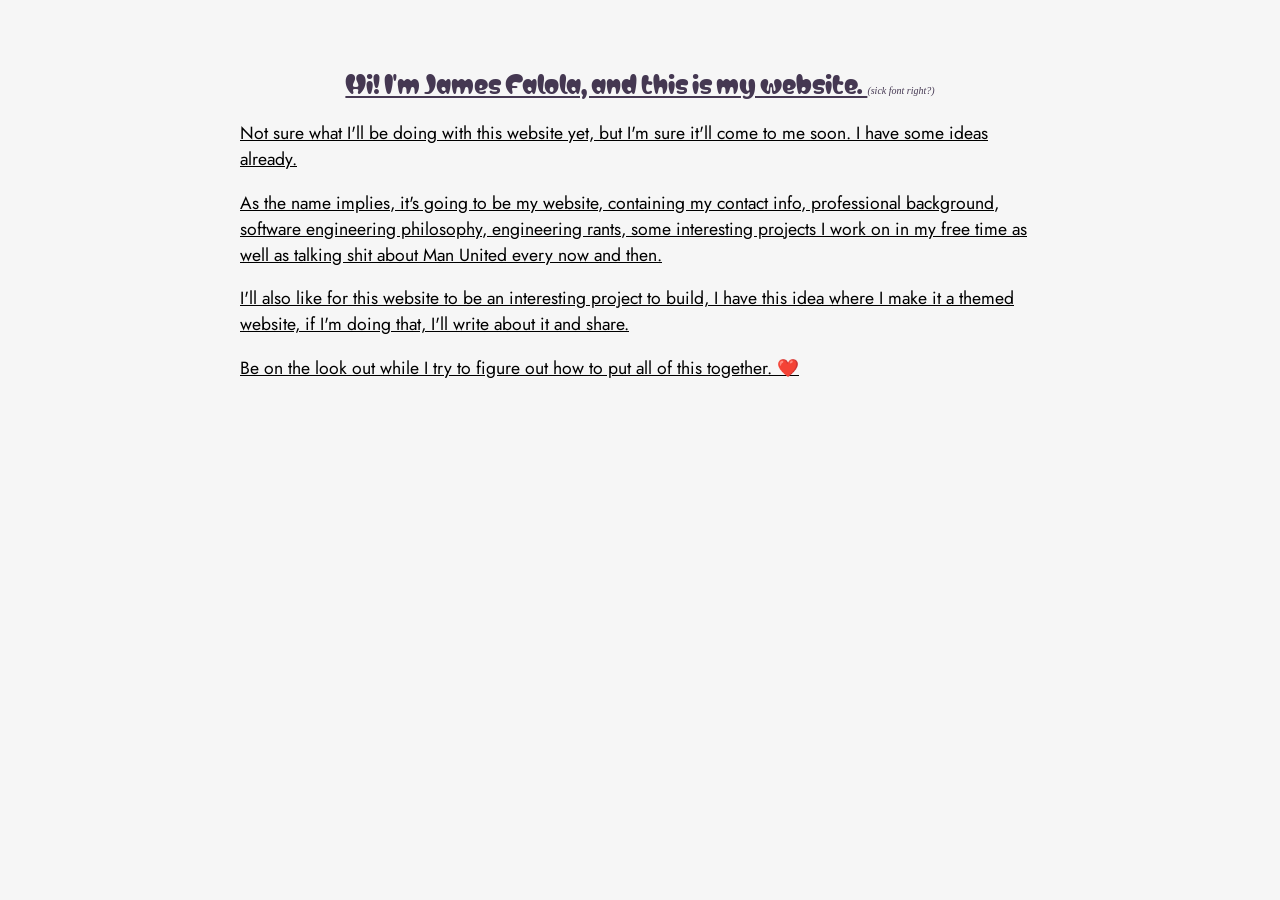
==== index.html @ 137b49af "feat: HTML, CSS initial setup" ====
<!DOCTYPE html>
<html lang="en">
  <head>
    <meta charset="UTF-8" />
    <meta name="viewport" content="width=device-width, initial-scale=1.0" />
    <link rel="preconnect" href="https://fonts.googleapis.com" />
    <link rel="preconnect" href="https://fonts.gstatic.com" crossorigin />
    <link
      href="https://fonts.googleapis.com/css2?family=Jost:ital,wght@0,100..900;1,100..900&family=Matemasie&display=swap"
      rel="stylesheet"
    />
    <link rel="stylesheet" href="style/index.css" />
    <title>James Falola | Personal website</title>
  </head>
  <body>
    <div class="container">
      <div class="header-text">
        <h2 class="font-matemasie-regular">
          <span class="underline">
            Hi! I'm James Falola, and this is my website.
          </span>
          <small>(sick font right?)</small>
        </h2>
      </div>
      <div class="header-description jost-normal">
        <o>
          Not sure what I'll be doing with this website yet, but I'm sure it'll
          come to me soon. I have some ideas already.
        </o>
        <p>
          As the name implies, it's going to be my website, containing my
          contact info, professional background, software engineering
          philosophy, engineering rants, some interesting projects I work on in
          my free time as well as talking shit about Man United every now and
          then.
        </p>
        <p>
          I'll also like for this website to be an interesting project to build,
          I have this idea where I make it a themed website, if I'm doing that,
          I'll write about it and share.
        </p>
        <p>
          Be on the look out while I try to figure out how to put all of this
          together. ❤️
        </p>
      </div>
    </div>
  </body>
</html>
---- style/index.css ----
body {
  background: #dddddd42;
}

.container {
  max-width: 800px;
  margin: auto;
}

.container h2 {
  color: #453852;
  text-align: center;
}

.font-matemasie-regular {
  font-family: 'Matemasie', sans-serif;
  font-weight: 400;
  font-style: normal;
}

.jost-normal {
  font-family: 'Jost', sans-serif;
  font-optical-sizing: auto;
  font-weight: 400;
  font-style: normal;
}

.header-text {
  margin-top: 4rem;
}

.header-text .underline {
  text-decoration: underline;
}
.header-text small {
  font-size: x-small;
  margin-bottom: 10px;
  font-family: serif;
  font-style: italic;
  text-decoration: none;
}
.header-description {
  text-decoration: underline;

  font-size: 1.1rem;
  text-align: left;
}
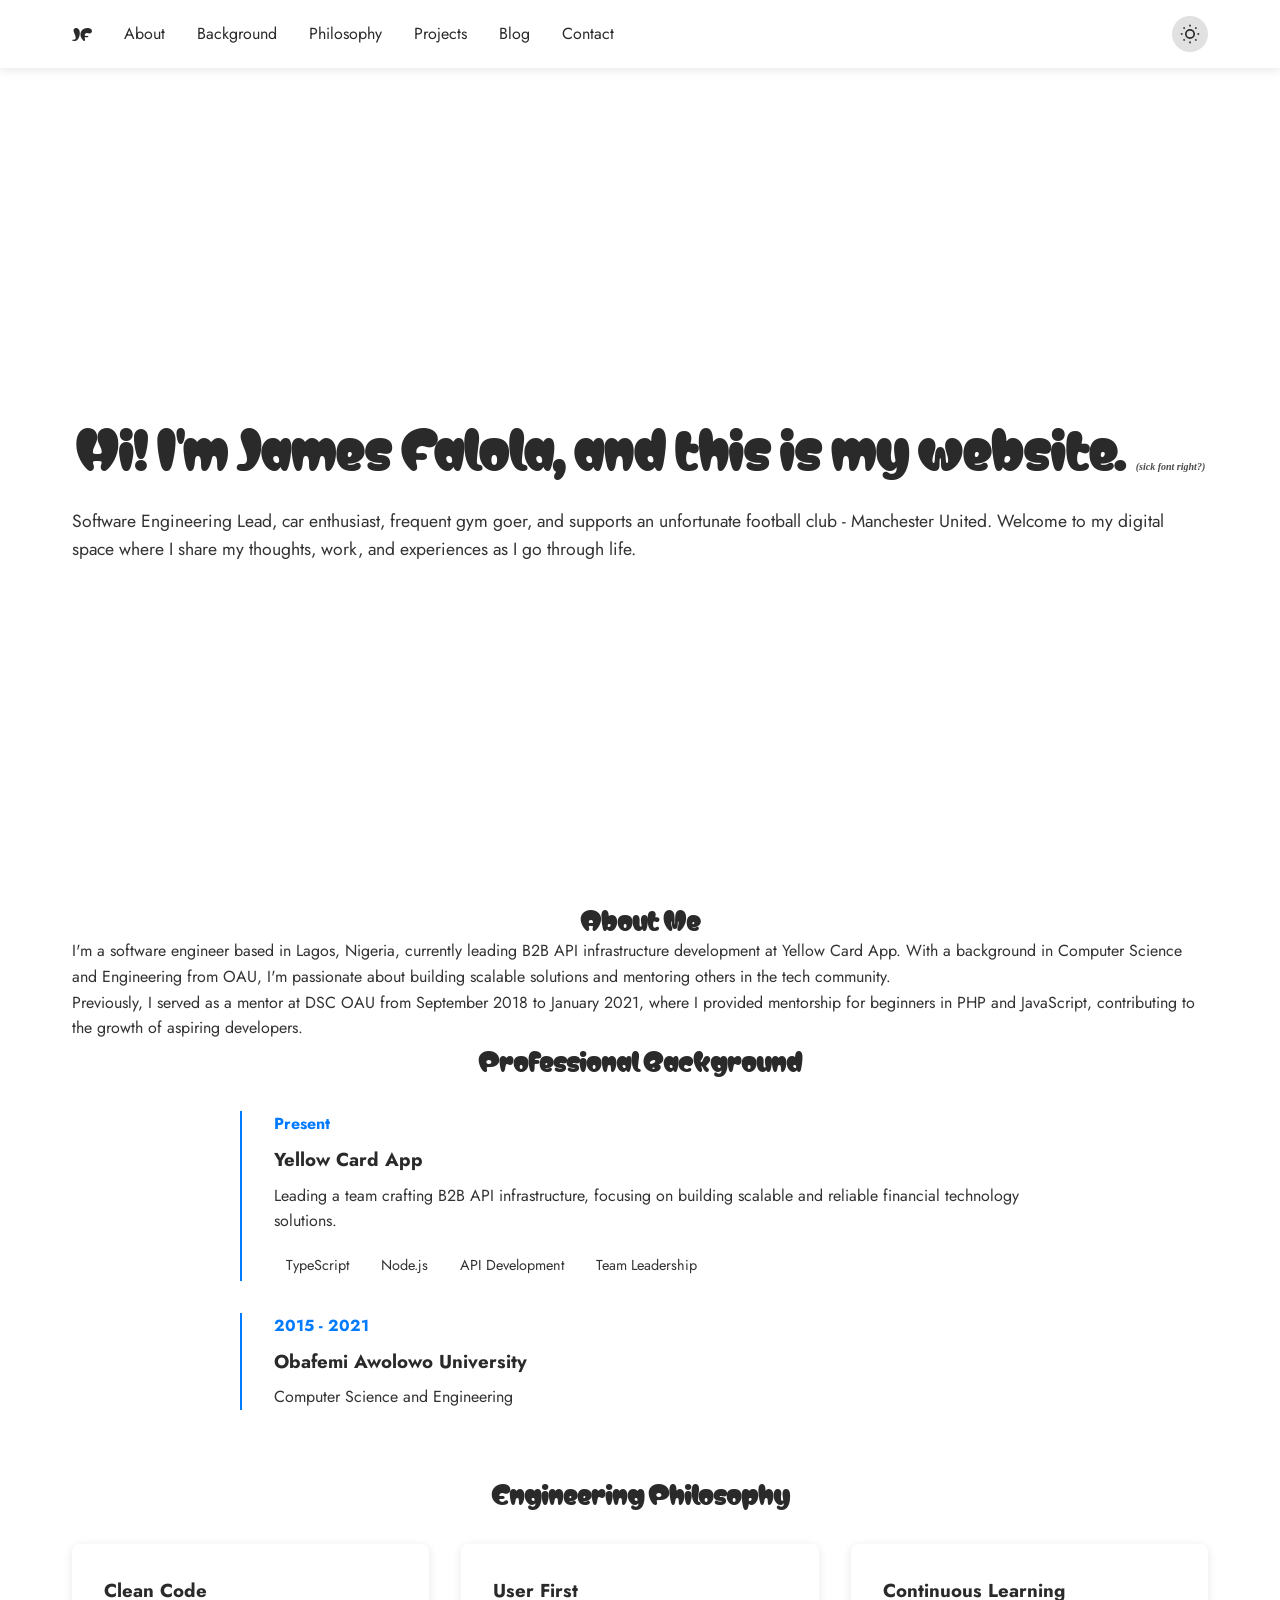
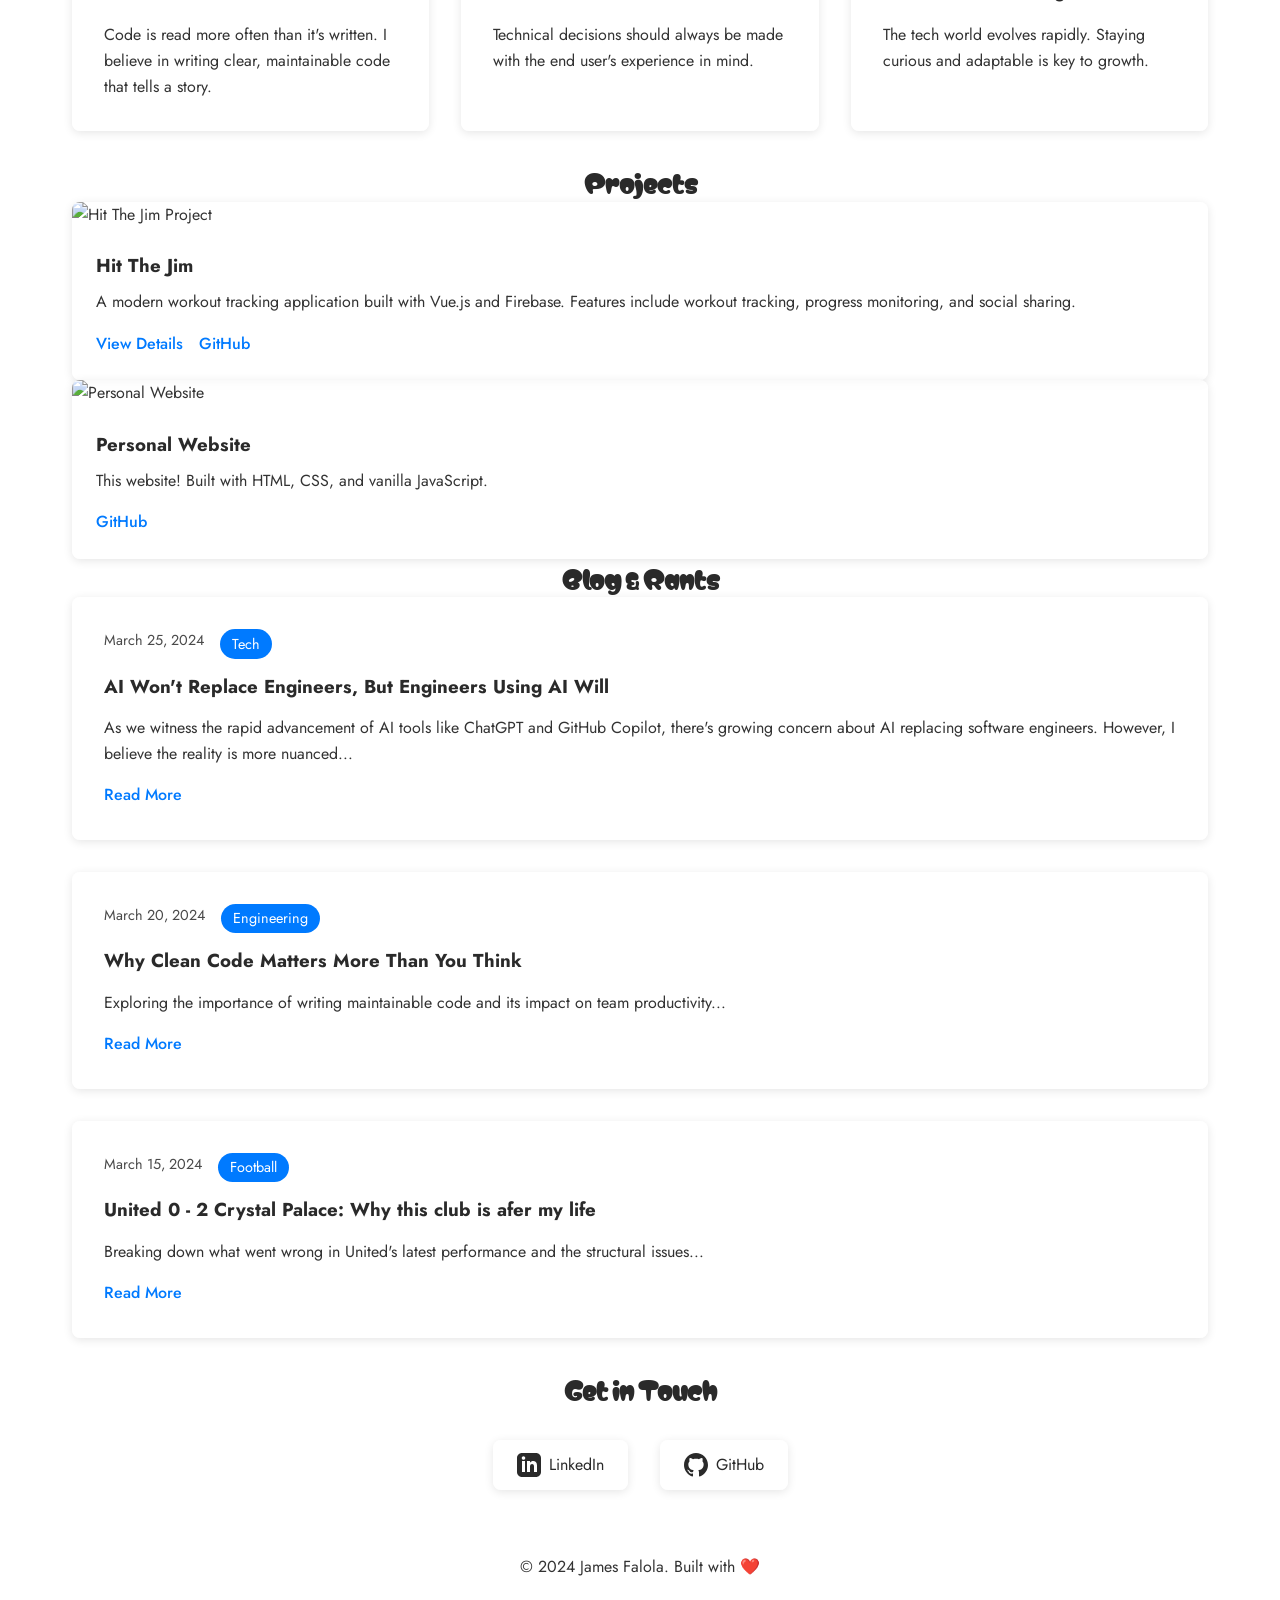
==== commit 1fe2f680: "chore: update styling and add dummy content" ====
--- a/index.html
+++ b/index.html
@@ -3,6 +3,10 @@
   <head>
     <meta charset="UTF-8" />
     <meta name="viewport" content="width=device-width, initial-scale=1.0" />
+    <meta
+      name="description"
+      content="James Falola's personal website. Contains my contact info, professional background, software engineering philosophy, engineering rants, some interesting projects he works on in his free time"
+    />
     <link rel="preconnect" href="https://fonts.googleapis.com" />
     <link rel="preconnect" href="https://fonts.gstatic.com" crossorigin />
     <link
@@ -10,40 +14,360 @@
       rel="stylesheet"
     />
     <link rel="stylesheet" href="style/index.css" />
+    <link rel="shortcut icon" href="favicon_io/favicon.ico" type="image/x-icon">
+    <link
+      rel="apple-touch-icon"
+      sizes="180x180"
+      href="favicon_io/apple-touch-icon.png"
+    />
+
+    <link
+      rel="icon"
+      type="image/png"
+      sizes="32x32"
+      href="faicon_io/favicon-32x32.png"
+    />
+    <link
+      rel="icon"
+      type="image/png"
+      sizes="16x16"
+      href="favicon_io/favicon-16x16.png"
+    />
+    <link rel="manifest" href="favicon_io/site.webmanifest" />
     <title>James Falola | Personal website</title>
   </head>
   <body>
-    <div class="container">
-      <div class="header-text">
-        <h2 class="font-matemasie-regular">
-          <span class="underline">
-            Hi! I'm James Falola, and this is my website.
-          </span>
-          <small>(sick font right?)</small>
-        </h2>
+    <nav class="main-nav">
+      <div class="nav-container">
+        <div class="logo font-matemasie-regular">
+          <a href="index.html" class="logo-link">JF</a>
+        </div>
+        <button class="mobile-menu-btn" aria-label="Toggle menu">
+          <svg xmlns="http://www.w3.org/2000/svg" width="24" height="24" viewBox="0 0 24 24" fill="none" stroke="currentColor" stroke-width="2">
+            <line x1="3" y1="12" x2="21" y2="12"></line>
+            <line x1="3" y1="6" x2="21" y2="6"></line>
+            <line x1="3" y1="18" x2="21" y2="18"></line>
+          </svg>
+        </button>
+        <ul class="nav-links jost-normal">
+          <li><a href="#about">About</a></li>
+          <li><a href="#background">Background</a></li>
+          <li><a href="#philosophy">Philosophy</a></li>
+          <li><a href="#projects">Projects</a></li>
+          <li><a href="#blog">Blog</a></li>
+          <li><a href="#contact">Contact</a></li>
+          <li class="theme-toggle-wrapper">
+            <button id="theme-toggle" class="theme-toggle" aria-label="Toggle dark mode">
+              <svg class="sun-icon" xmlns="http://www.w3.org/2000/svg" width="20" height="20" viewBox="0 0 24 24" fill="none" stroke="currentColor" stroke-width="2">
+                <circle cx="12" cy="12" r="5"/>
+                <line x1="12" y1="1" x2="12" y2="3"/>
+                <line x1="12" y1="21" x2="12" y2="23"/>
+                <line x1="4.22" y1="4.22" x2="5.64" y2="5.64"/>
+                <line x1="18.36" y1="18.36" x2="19.78" y2="19.78"/>
+                <line x1="1" y1="12" x2="3" y2="12"/>
+                <line x1="21" y1="12" x2="23" y2="12"/>
+                <line x1="4.22" y1="19.78" x2="5.64" y2="18.36"/>
+                <line x1="18.36" y1="5.64" x2="19.78" y2="4.22"/>
+              </svg>
+              <svg class="moon-icon" xmlns="http://www.w3.org/2000/svg" width="20" height="20" viewBox="0 0 24 24" fill="none" stroke="currentColor" stroke-width="2">
+                <path d="M21 12.79A9 9 0 1 1 11.21 3 7 7 0 0 0 21 12.79z"/>
+              </svg>
+            </button>
+          </li>
+        </ul>
       </div>
-      <div class="header-description jost-normal">
-        <o>
-          Not sure what I'll be doing with this website yet, but I'm sure it'll
-          come to me soon. I have some ideas already.
-        </o>
-        <p>
-          As the name implies, it's going to be my website, containing my
-          contact info, professional background, software engineering
-          philosophy, engineering rants, some interesting projects I work on in
-          my free time as well as talking shit about Man United every now and
-          then.
-        </p>
-        <p>
-          I'll also like for this website to be an interesting project to build,
-          I have this idea where I make it a themed website, if I'm doing that,
-          I'll write about it and share.
-        </p>
-        <p>
-          Be on the look out while I try to figure out how to put all of this
-          together. ❤️
-        </p>
+    </nav>
+
+    <main>
+      <section id="hero" class="container">
+        <div class="header-text">
+          <h2 class="font-matemasie-regular">
+            <span class="underline">
+              Hi! I'm James Falola, and this is my website.
+            </span>
+            <small>(sick font right?)</small>
+          </h2>
+        </div>
+        <div class="header-description jost-normal">
+          <p>
+            Software Engineering Lead, car enthusiast, frequent gym goer, and supports an unfortunate football club - Manchester United.
+            Welcome to my digital space where I share my thoughts, work, and experiences as I go through life.
+          </p>
+        </div>
+      </section>
+
+      <section id="about" class="container">
+        <h2 class="font-matemasie-regular">About Me</h2>
+        <div class="content-wrapper jost-normal">
+          <p>
+            I'm a software engineer based in Lagos, Nigeria, currently leading B2B API infrastructure development at Yellow Card App. 
+            With a background in Computer Science and Engineering from OAU, I'm passionate about building scalable solutions 
+            and mentoring others in the tech community.
+          </p>
+          <p>
+            Previously, I served as a mentor at DSC OAU from September 2018 to January 2021, where I provided mentorship 
+            for beginners in PHP and JavaScript, contributing to the growth of aspiring developers.
+          </p>
+        </div>
+      </section>
+
+      <section id="background" class="container">
+        <h2 class="font-matemasie-regular">Professional Background</h2>
+        <div class="content-wrapper jost-normal">
+          <div class="timeline">
+            <div class="timeline-item">
+              <div class="timeline-date">Present</div>
+              <div class="timeline-content">
+                <h3>Yellow Card App</h3>
+                <p>Leading a team crafting B2B API infrastructure, focusing on building scalable and reliable financial technology solutions.</p>
+                <div class="tech-stack">
+                  <span>TypeScript</span>
+                  <span>Node.js</span>
+                  <span>API Development</span>
+                  <span>Team Leadership</span>
+                </div>
+              </div>
+            </div>
+            <div class="timeline-item">
+              <div class="timeline-date">2015 - 2021</div>
+              <div class="timeline-content">
+                <h3>Obafemi Awolowo University</h3>
+                <p>Computer Science and Engineering</p>
+              </div>
+            </div>
+          </div>
+        </div>
+      </section>
+
+      <section id="philosophy" class="container">
+        <h2 class="font-matemasie-regular">Engineering Philosophy</h2>
+        <div class="content-wrapper jost-normal">
+          <div class="philosophy-grid">
+            <div class="philosophy-card">
+              <h3>Clean Code</h3>
+              <p>Code is read more often than it's written. I believe in writing clear, maintainable code that tells a story.</p>
+            </div>
+            <div class="philosophy-card">
+              <h3>User First</h3>
+              <p>Technical decisions should always be made with the end user's experience in mind.</p>
+            </div>
+            <div class="philosophy-card">
+              <h3>Continuous Learning</h3>
+              <p>The tech world evolves rapidly. Staying curious and adaptable is key to growth.</p>
+            </div>
+          </div>
+        </div>
+      </section>
+
+      <section id="projects" class="container">
+        <h2 class="font-matemasie-regular">Projects</h2>
+        <div class="projects-grid jost-normal">
+          <article class="project-card">
+            <div class="project-image">
+              <img src="https://placehold.co/600x400" alt="Hit The Jim Project" />
+            </div>
+            <div class="project-content">
+              <h3>
+                <a href="project-detail.html" class="project-title">Hit The Jim</a>
+              </h3>
+              <p>A modern workout tracking application built with Vue.js and Firebase. Features include workout tracking, progress monitoring, and social sharing.</p>
+              <div class="project-links">
+                <a href="project-detail.html" class="project-link">View Details</a>
+                <a href="#" class="project-link">GitHub</a>
+              </div>
+            </div>
+          </article>
+          <article class="project-card">
+            <div class="project-image">
+              <img src="https://placehold.co/600x400" alt="Personal Website" />
+            </div>
+            <div class="project-content">
+              <h3>Personal Website</h3>
+              <p>This website! Built with HTML, CSS, and vanilla JavaScript.</p>
+              <div class="project-links">
+                <a href="#" class="project-link">GitHub</a>
+              </div>
+            </div>
+          </article>
+        </div>
+      </section>
+
+      <section id="blog" class="container">
+        <h2 class="font-matemasie-regular">Blog & Rants</h2>
+        <div class="blog-posts jost-normal">
+          <article class="blog-post">
+            <div class="post-meta">
+              <time datetime="2024-03-25">March 25, 2024</time>
+              <span class="post-category">Tech</span>
+            </div>
+            <h3>
+              <a href="blog-post.html" class="blog-title">AI Won't Replace Engineers, But Engineers Using AI Will</a>
+            </h3>
+            <p>
+              As we witness the rapid advancement of AI tools like ChatGPT and GitHub Copilot, 
+              there's growing concern about AI replacing software engineers. However, I believe 
+              the reality is more nuanced...
+            </p>
+            <a href="blog-post.html" class="read-more">Read More</a>
+          </article>
+
+          <article class="blog-post">
+            <div class="post-meta">
+              <time datetime="2024-03-20">March 20, 2024</time>
+              <span class="post-category">Engineering</span>
+            </div>
+            <h3>
+              <a href="blog-post.html" class="blog-title">Why Clean Code Matters More Than You Think</a>
+            </h3>
+            <p>Exploring the importance of writing maintainable code and its impact on team productivity...</p>
+            <a href="blog-post.html" class="read-more">Read More</a>
+          </article>
+          
+          <article class="blog-post">
+            <div class="post-meta">
+              <time datetime="2024-03-15">March 15, 2024</time>
+              <span class="post-category">Football</span>
+            </div>
+            <h3>
+              <a href="blog-post.html" class="blog-title">United 0 - 2 Crystal Palace: Why this club is afer my life</a>
+            </h3>
+            <p>Breaking down what went wrong in United's latest performance and the structural issues...</p>
+            <a href="blog-post.html" class="read-more">Read More</a>
+          </article>
+        </div>
+      </section>
+
+      <section id="contact" class="container">
+        <h2 class="font-matemasie-regular">Get in Touch</h2>
+        <div class="contact-info jost-normal">
+          <div class="social-links-container">
+            <a href="https://www.linkedin.com/in/james-falola-590446161/" target="_blank" class="social-link">
+              <svg xmlns="http://www.w3.org/2000/svg" width="24" height="24" viewBox="0 0 24 24" fill="currentColor">
+                <path d="M19 0h-14c-2.761 0-5 2.239-5 5v14c0 2.761 2.239 5 5 5h14c2.762 0 5-2.239 5-5v-14c0-2.761-2.238-5-5-5zm-11 19h-3v-11h3v11zm-1.5-12.268c-.966 0-1.75-.79-1.75-1.764s.784-1.764 1.75-1.764 1.75.79 1.75 1.764-.783 1.764-1.75 1.764zm13.5 12.268h-3v-5.604c0-3.368-4-3.113-4 0v5.604h-3v-11h3v1.765c1.396-2.586 7-2.777 7 2.476v6.759z"/>
+              </svg>
+              <span>LinkedIn</span>
+            </a>
+            <a href="#" target="_blank" class="social-link">
+              <svg xmlns="http://www.w3.org/2000/svg" width="24" height="24" viewBox="0 0 24 24" fill="currentColor">
+                <path d="M12 0c-6.626 0-12 5.373-12 12 0 5.302 3.438 9.8 8.207 11.387.599.111.793-.261.793-.577v-2.234c-3.338.726-4.033-1.416-4.033-1.416-.546-1.387-1.333-1.756-1.333-1.756-1.089-.745.083-.729.083-.729 1.205.084 1.839 1.237 1.839 1.237 1.07 1.834 2.807 1.304 3.492.997.107-.775.418-1.305.762-1.604-2.665-.305-5.467-1.334-5.467-5.931 0-1.311.469-2.381 1.236-3.221-.124-.303-.535-1.524.117-3.176 0 0 1.008-.322 3.301 1.23.957-.266 1.983-.399 3.003-.404 1.02.005 2.047.138 3.006.404 2.291-1.552 3.297-1.23 3.297-1.23.653 1.653.242 2.874.118 3.176.77.84 1.235 1.911 1.235 3.221 0 4.609-2.807 5.624-5.479 5.921.43.372.823 1.102.823 2.222v3.293c0 .319.192.694.801.576 4.765-1.589 8.199-6.086 8.199-11.386 0-6.627-5.373-12-12-12z"/>
+              </svg>
+              <span>GitHub</span>
+            </a>
+          </div>
+        </div>
+      </section>
+    </main>
+
+    <footer class="jost-normal">
+      <div class="container">
+        <p>&copy; 2024 James Falola. Built with ❤️</p>
       </div>
-    </div>
+    </footer>
+
+    <script>
+      // Check for saved theme preference, otherwise use system preference
+      const getPreferredTheme = () => {
+        const savedTheme = localStorage.getItem('theme');
+        if (savedTheme) {
+          return savedTheme;
+        }
+        return window.matchMedia('(prefers-color-scheme: dark)').matches ? 'dark' : 'light';
+      };
+
+      // Apply theme to document
+      const applyTheme = (theme) => {
+        document.documentElement.setAttribute('data-theme', theme);
+        localStorage.setItem('theme', theme);
+      };
+
+      // Initialize theme
+      applyTheme(getPreferredTheme());
+
+      // Handle toggle button click
+      document.getElementById('theme-toggle').addEventListener('click', () => {
+        const currentTheme = document.documentElement.getAttribute('data-theme');
+        const newTheme = currentTheme === 'dark' ? 'light' : 'dark';
+        applyTheme(newTheme);
+      });
+
+      // Listen for system theme changes
+      window.matchMedia('(prefers-color-scheme: dark)').addEventListener('change', (e) => {
+        if (!localStorage.getItem('theme')) {
+          applyTheme(e.matches ? 'dark' : 'light');
+        }
+      });
+
+      // Mobile menu functionality
+      const mobileMenuBtn = document.querySelector('.mobile-menu-btn');
+      const navLinks = document.querySelector('.nav-links');
+
+      mobileMenuBtn.addEventListener('click', () => {
+        navLinks.classList.toggle('active');
+        mobileMenuBtn.classList.toggle('active');
+      });
+
+      // Close menu when clicking a link
+      document.querySelectorAll('.nav-links a').forEach(link => {
+        link.addEventListener('click', () => {
+          navLinks.classList.remove('active');
+          mobileMenuBtn.classList.remove('active');
+        });
+      });
+
+      // Close menu when clicking outside
+      document.addEventListener('click', (e) => {
+        if (!e.target.closest('.nav-container')) {
+          navLinks.classList.remove('active');
+          mobileMenuBtn.classList.remove('active');
+        }
+      });
+
+      // Scroll reveal functionality
+      const observerOptions = {
+        root: null,
+        rootMargin: '0px',
+        threshold: 0.15
+      };
+
+      const observer = new IntersectionObserver((entries) => {
+        entries.forEach(entry => {
+          if (entry.isIntersecting) {
+            entry.target.classList.add('active');
+            // Unobserve after animation
+            observer.unobserve(entry.target);
+          }
+        });
+      }, observerOptions);
+
+      // Add reveal classes and observe sections
+      document.querySelectorAll('section').forEach(section => {
+        if (section.id !== 'hero') {
+          section.classList.add('reveal');
+          observer.observe(section);
+        }
+      });
+
+      // Add staggered animations to cards
+      document.querySelectorAll('.philosophy-card').forEach((card, index) => {
+        card.classList.add(`stagger-delay-${index + 1}`);
+        observer.observe(card);
+      });
+
+      document.querySelectorAll('.project-card').forEach((card, index) => {
+        card.classList.add(`stagger-delay-${index + 1}`);
+        observer.observe(card);
+      });
+
+      document.querySelectorAll('.blog-post').forEach((post, index) => {
+        post.classList.add(`stagger-delay-${index + 1}`);
+        observer.observe(post);
+      });
+
+      // Add alternating animations to timeline items
+      document.querySelectorAll('.timeline-item').forEach((item, index) => {
+        item.classList.add(index % 2 === 0 ? 'reveal-left' : 'reveal-right');
+        observer.observe(item);
+      });
+    </script>
   </body>
 </html>
--- a/style/index.css
+++ b/style/index.css
@@ -1,37 +1,143 @@
+:root {
+  --primary-color: #2a2a2a;
+  --secondary-color: #4a4a4a;
+  --accent-color: #007AFF;
+  --background-color: #ffffff;
+  --text-color: #333333;
+  --nav-bg: rgba(255, 255, 255, 0.95);
+  --card-bg: rgba(255, 255, 255, 0.7);
+  --shadow-color: rgba(0, 0, 0, 0.1);
+  --toggle-bg: #e1e1e1;
+  --toggle-color: #2a2a2a;
+}
+
+/* Change from @media query to [data-theme="dark"] */
+[data-theme="dark"] {
+  --primary-color: #e1e1e1;
+  --secondary-color: #b0b0b0;
+  --accent-color: #0A84FF;
+  --background-color: #010c19;
+  --text-color: #ffffff;
+  --nav-bg: rgba(1, 12, 25, 0.95);
+  --card-bg: rgba(6, 20, 37, 0.7);
+  --shadow-color: rgba(0, 0, 0, 0.3);
+  --toggle-bg: #4a4a4a;
+  --toggle-color: #ffffff;
+}
+
+* {
+  margin: 0;
+  padding: 0;
+  box-sizing: border-box;
+}
+
 body {
-  background: #dddddd42;
+  font-family: 'Jost', sans-serif;
+  line-height: 1.6;
+  color: var(--text-color);
+  background-color: var(--background-color);
+  transition: background-color 0.3s ease, color 0.3s ease;
 }
 
 .container {
-  max-width: 800px;
-  margin: auto;
+  max-width: 1200px;
+  margin: 0 auto;
+  padding: 0 2rem;
 }
 
 .container h2 {
-  color: #453852;
+  color: var(--primary-color);
   text-align: center;
 }
 
 .font-matemasie-regular {
   font-family: 'Matemasie', sans-serif;
-  font-weight: 400;
-  font-style: normal;
 }
 
 .jost-normal {
   font-family: 'Jost', sans-serif;
-  font-optical-sizing: auto;
-  font-weight: 400;
-  font-style: normal;
+}
+
+/* Navigation */
+.main-nav {
+  position: fixed;
+  width: 100%;
+  background: var(--nav-bg);
+  backdrop-filter: blur(10px);
+  box-shadow: 0 2px 10px var(--shadow-color);
+  z-index: 1000;
+}
+
+.nav-container {
+  display: flex;
+  justify-content: space-between;
+  align-items: center;
+  padding: 1rem 2rem;
+  max-width: 1200px;
+  margin: 0 auto;
+  position: relative;
+}
+
+.nav-links {
+  display: flex;
+  gap: 2rem;
+  list-style: none;
+  align-items: center;
+}
+
+.nav-links a {
+  text-decoration: none;
+  color: var(--primary-color);
+  transition: color 0.3s ease;
+}
+
+.nav-links a:hover {
+  color: var(--accent-color);
+}
+
+/* Theme toggle styles */
+.theme-toggle-wrapper {
+  margin-left: auto; /* Push to the right on desktop */
+}
+
+/* Sections */
+section {
+  padding: 5rem 0;
+  transition: background-color 0.3s ease;
+}
+
+/* Hero Section */
+#hero {
+  min-height: 100vh;
+  display: flex;
+  flex-direction: column;
+  justify-content: center;
+  padding-top: 80px; /* Account for fixed nav height */
+  box-sizing: border-box;
 }
 
 .header-text {
-  margin-top: 4rem;
+  margin-bottom: 2rem;
+}
+
+.header-text h2 {
+  font-size: 3rem;
+  line-height: 1.2;
+}
+
+.underline {
+  border-bottom: none;
+}
+
+small {
+  font-size: 1rem;
+  color: var(--secondary-color);
 }
 
 .header-text .underline {
-  text-decoration: underline;
-}
+  text-decoration: none;
+}
+
 .header-text small {
   font-size: x-small;
   margin-bottom: 10px;
@@ -39,9 +145,504 @@
   font-style: italic;
   text-decoration: none;
 }
+
 .header-description {
-  text-decoration: underline;
-
+  text-decoration: none;
   font-size: 1.1rem;
   text-align: left;
 }
+
+/* Hide mobile menu button by default (desktop) */
+.mobile-menu-btn {
+  display: none;
+}
+
+/* Mobile Styles */
+@media (max-width: 768px) {
+  .mobile-menu-btn {
+    display: block;
+    background: none;
+    border: none;
+    padding: 0.5rem;
+    cursor: pointer;
+    color: var(--primary-color);
+  }
+
+  .nav-links {
+    position: fixed;
+    top: 60px;
+    left: 0;
+    right: 0;
+    background: var(--nav-bg);
+    backdrop-filter: blur(10px);
+    flex-direction: column;
+    padding: 1rem 0;
+    gap: 1rem;
+    transform: translateY(-150%);
+    transition: transform 0.3s ease;
+    border-bottom: 1px solid var(--shadow-color);
+  }
+
+  .theme-toggle-wrapper {
+    margin-left: 0; /* Reset margin for mobile */
+  }
+
+  .nav-links.active {
+    transform: translateY(0);
+  }
+
+  /* Section Spacing */
+  section {
+    padding: 3rem 0;
+  }
+
+  #hero {
+    min-height: 100vh;
+    padding-top: 60px; /* Smaller padding for mobile */
+  }
+
+  .header-text h2 {
+    font-size: 2rem;
+  }
+
+  /* Section Headers */
+  section h2 {
+    font-size: 1.8rem;
+    margin-bottom: 1.5rem;
+  }
+
+  /* Content Spacing */
+  .content-wrapper {
+    padding: 1rem;
+  }
+
+  /* Projects Grid */
+  .projects-grid {
+    grid-template-columns: 1fr;
+    gap: 1rem;
+    padding: 1rem;
+  }
+
+  /* Blog Posts */
+  .blog-posts {
+    padding: 1rem;
+  }
+
+  /* Contact Section */
+  .contact-info {
+    padding: 1rem;
+  }
+}
+
+/* Desktop Styles */
+@media (min-width: 769px) {
+  .nav-container {
+    display: flex;
+    align-items: center;
+  }
+
+  .logo {
+    margin-right: 2rem;
+  }
+
+  .nav-links {
+    flex: 1;
+    display: flex;
+    justify-content: center;
+    align-items: center;
+    transform: none !important;
+    position: static;
+    padding: 0;
+    background: none;
+    border: none;
+  }
+}
+
+/* Tablet Responsive */
+@media (min-width: 769px) and (max-width: 1024px) {
+  .container {
+    padding: 0 1.5rem;
+  }
+
+  .header-text h2 {
+    font-size: 2.5rem;
+  }
+
+  /* Projects Grid */
+  .projects-grid {
+    grid-template-columns: repeat(2, 1fr);
+    gap: 1.5rem;
+  }
+}
+
+/* Larger Screens */
+@media (min-width: 1025px) {
+  .projects-grid {
+    grid-template-columns: repeat(3, 1fr);
+    gap: 2rem;
+  }
+}
+
+/* Mobile Menu Animation */
+.mobile-menu-btn svg {
+  transition: transform 0.3s ease;
+}
+
+.mobile-menu-btn.active svg {
+  transform: rotate(180deg);
+}
+
+/* Add footer styles */
+footer {
+  text-align: center;
+  padding: 2rem 0;
+}
+
+/* Update dark mode section styles */
+[data-theme="dark"] section {
+  background: var(--card-bg);
+  margin: 1rem 0;
+  border-radius: 8px;
+}
+
+[data-theme="dark"] .main-nav {
+  border-bottom: 1px solid rgba(255, 255, 255, 0.1);
+}
+
+[data-theme="dark"] #hero {
+  background: none;
+  margin: 0;
+}
+
+/* Theme toggle button */
+.theme-toggle {
+  background: var(--toggle-bg);
+  border: none;
+  padding: 8px;
+  border-radius: 50%;
+  width: 36px;
+  height: 36px;
+  cursor: pointer;
+  display: flex;
+  align-items: center;
+  justify-content: center;
+  color: var(--toggle-color);
+  transition: all 0.3s ease;
+}
+
+.theme-toggle:hover {
+  transform: scale(1.1);
+}
+
+.theme-toggle svg {
+  width: 20px;
+  height: 20px;
+}
+
+.theme-toggle .moon-icon {
+  display: none;
+}
+
+/* Show/hide icons based on theme */
+[data-theme="dark"] .sun-icon {
+  display: none;
+}
+
+[data-theme="dark"] .moon-icon {
+  display: block;
+}
+
+/* Timeline styles */
+.timeline {
+  position: relative;
+  max-width: 800px;
+  margin: 0 auto;
+  padding: 2rem 0;
+}
+
+.timeline-item {
+  margin-bottom: 2rem;
+  position: relative;
+  padding-left: 2rem;
+  border-left: 2px solid var(--accent-color);
+}
+
+.timeline-date {
+  font-weight: bold;
+  color: var(--accent-color);
+  margin-bottom: 0.5rem;
+}
+
+.timeline-content h3 {
+  margin-bottom: 0.5rem;
+  color: var(--primary-color);
+}
+
+.tech-stack {
+  display: flex;
+  gap: 0.5rem;
+  flex-wrap: wrap;
+  margin-top: 1rem;
+}
+
+.tech-stack span {
+  background: var(--card-bg);
+  padding: 0.25rem 0.75rem;
+  border-radius: 15px;
+  font-size: 0.9rem;
+}
+
+/* Philosophy cards */
+.philosophy-grid {
+  display: grid;
+  grid-template-columns: repeat(auto-fit, minmax(250px, 1fr));
+  gap: 2rem;
+  padding: 2rem 0;
+}
+
+.philosophy-card {
+  background: var(--card-bg);
+  padding: 2rem;
+  border-radius: 8px;
+  box-shadow: 0 2px 10px var(--shadow-color);
+}
+
+.philosophy-card h3 {
+  color: var(--primary-color);
+  margin-bottom: 1rem;
+}
+
+/* Project cards */
+.project-card {
+  background: var(--card-bg);
+  border-radius: 8px;
+  overflow: hidden;
+  box-shadow: 0 2px 10px var(--shadow-color);
+  transition: transform 0.3s ease;
+}
+
+.project-card:hover {
+  transform: translateY(-5px);
+}
+
+.project-image img {
+  width: 100%;
+  height: 200px;
+  object-fit: cover;
+}
+
+.project-content {
+  padding: 1.5rem;
+}
+
+.project-content h3 {
+  color: var(--primary-color);
+  margin-bottom: 0.5rem;
+}
+
+.project-links {
+  display: flex;
+  gap: 1rem;
+  margin-top: 1rem;
+}
+
+.project-link {
+  color: var(--accent-color);
+  text-decoration: none;
+  font-weight: 500;
+}
+
+.project-link:hover {
+  text-decoration: underline;
+}
+
+/* Blog posts */
+.blog-post {
+  background: var(--card-bg);
+  padding: 2rem;
+  border-radius: 8px;
+  margin-bottom: 2rem;
+  box-shadow: 0 2px 10px var(--shadow-color);
+}
+
+.post-meta {
+  display: flex;
+  gap: 1rem;
+  margin-bottom: 1rem;
+  font-size: 0.9rem;
+  color: var(--secondary-color);
+}
+
+.post-category {
+  background: var(--accent-color);
+  color: white;
+  padding: 0.2rem 0.75rem;
+  border-radius: 15px;
+}
+
+.blog-post h3 {
+  color: var(--primary-color);
+  margin-bottom: 1rem;
+  line-height: 1.3;
+}
+
+.read-more {
+  display: inline-block;
+  margin-top: 1rem;
+  color: var(--accent-color);
+  text-decoration: none;
+  font-weight: 500;
+}
+
+.read-more:hover {
+  text-decoration: underline;
+}
+
+/* Updated Contact section */
+.social-links-container {
+  display: flex;
+  justify-content: center;
+  gap: 2rem;
+  padding: 2rem 0;
+}
+
+.social-link {
+  display: flex;
+  align-items: center;
+  gap: 0.5rem;
+  color: var(--primary-color);
+  text-decoration: none;
+  padding: 0.75rem 1.5rem;
+  border-radius: 8px;
+  background: var(--card-bg);
+  transition: all 0.3s ease;
+  box-shadow: 0 2px 10px var(--shadow-color);
+}
+
+.social-link:hover {
+  transform: translateY(-2px);
+  color: var(--accent-color);
+}
+
+.social-link svg {
+  width: 24px;
+  height: 24px;
+}
+
+/* Remove old contact styles */
+.contact-grid,
+.contact-card {
+  display: none;
+}
+
+/* Mobile adjustments */
+@media (max-width: 768px) {
+  .timeline-item {
+    padding-left: 1rem;
+  }
+
+  .philosophy-grid {
+    gap: 1rem;
+  }
+
+  .blog-post {
+    padding: 1.5rem;
+  }
+
+  .social-links-container {
+    flex-direction: column;
+    align-items: center;
+    gap: 1rem;
+  }
+
+  .social-link {
+    width: 100%;
+    max-width: 300px;
+    justify-content: center;
+  }
+}
+
+/* Scroll Reveal Animations */
+.reveal {
+  opacity: 0;
+  transform: translateY(30px);
+  transition: all 0.8s ease;
+}
+
+.reveal.active {
+  opacity: 1;
+  transform: translateY(0);
+}
+
+/* Different animation styles for variety */
+.reveal-left {
+  opacity: 0;
+  transform: translateX(-50px);
+  transition: all 0.8s ease;
+}
+
+.reveal-right {
+  opacity: 0;
+  transform: translateX(50px);
+  transition: all 0.8s ease;
+}
+
+.reveal-left.active,
+.reveal-right.active {
+  opacity: 1;
+  transform: translateX(0);
+}
+
+/* Add stagger effect for cards */
+.philosophy-card,
+.project-card,
+.blog-post {
+  opacity: 0;
+  transform: translateY(30px);
+  transition: all 0.6s ease;
+}
+
+.philosophy-card.active,
+.project-card.active,
+.blog-post.active {
+  opacity: 1;
+  transform: translateY(0);
+}
+
+/* Add delay for staggered animations */
+.stagger-delay-1 { transition-delay: 0.1s; }
+.stagger-delay-2 { transition-delay: 0.2s; }
+.stagger-delay-3 { transition-delay: 0.3s; }
+
+/* Blog title links */
+.blog-title {
+  color: var(--primary-color);
+  text-decoration: none;
+  transition: color 0.3s ease;
+}
+
+.blog-title:hover {
+  color: var(--accent-color);
+}
+
+/* Project title links */
+.project-title {
+  color: var(--primary-color);
+  text-decoration: none;
+  transition: color 0.3s ease;
+}
+
+.project-title:hover {
+  color: var(--accent-color);
+}
+
+/* Logo link styles */
+.logo-link {
+  color: var(--primary-color);
+  text-decoration: none;
+  transition: color 0.3s ease;
+}
+
+.logo-link:hover {
+  color: var(--accent-color);
+}
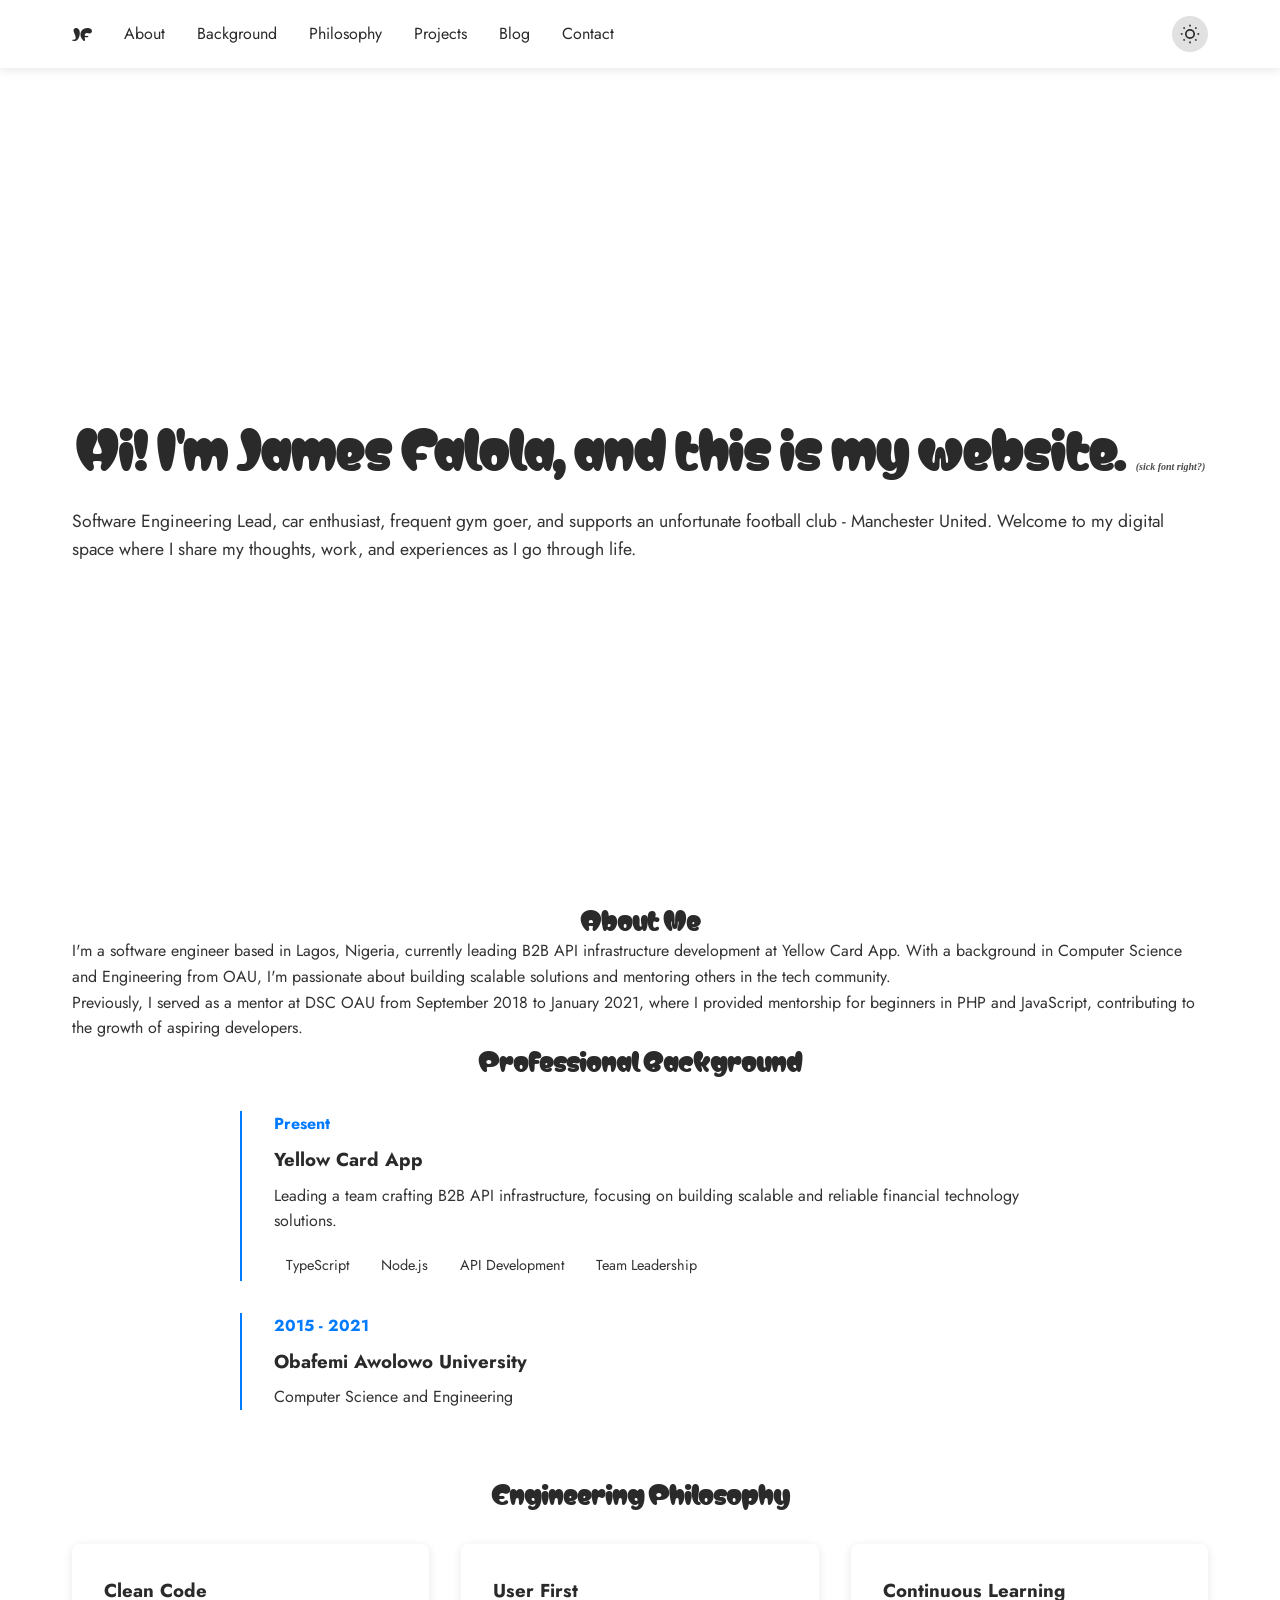
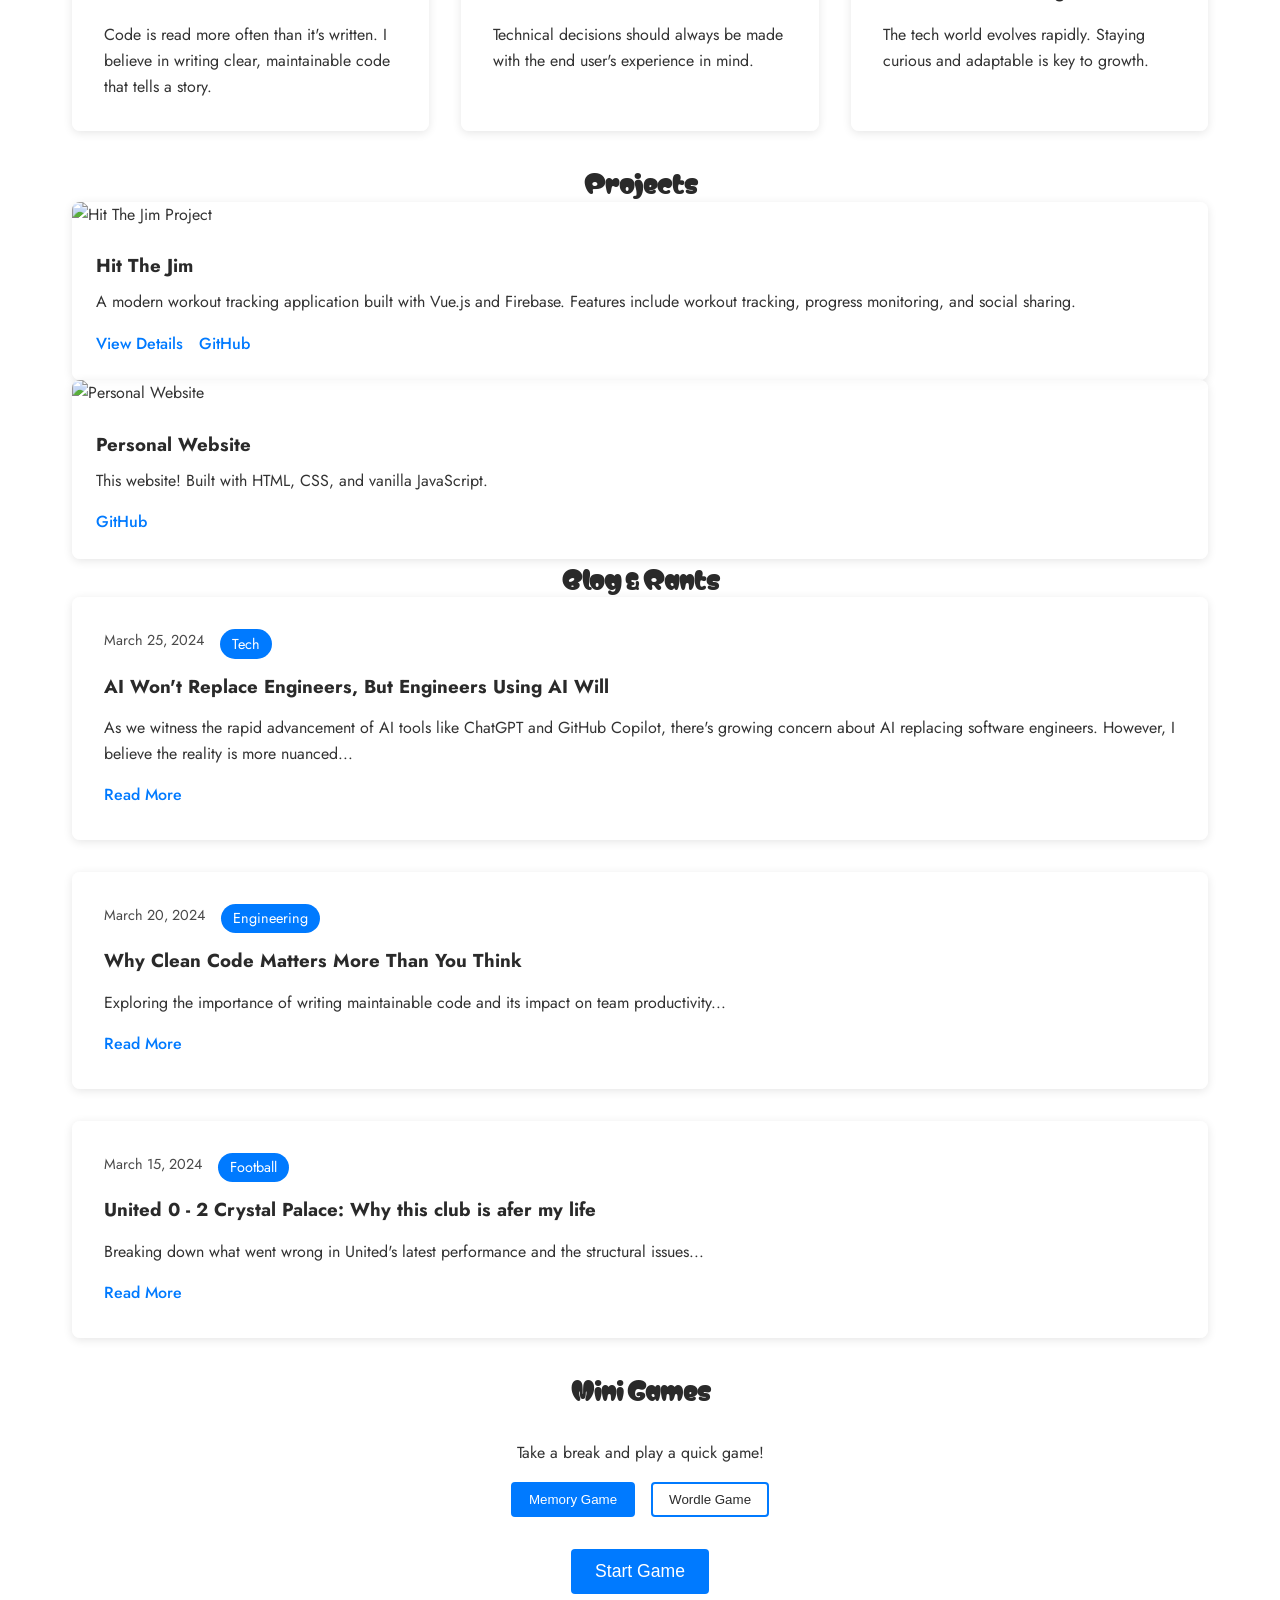
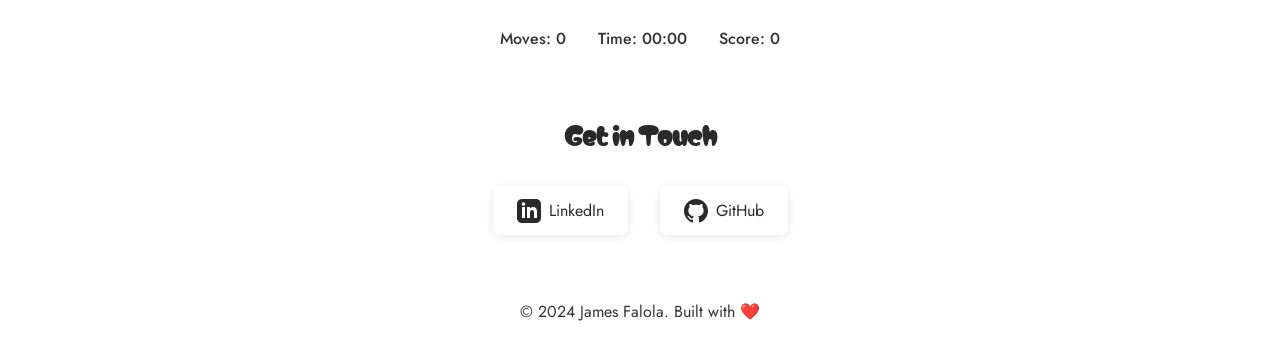
==== commit 9ae544ec: "feat: add games" ====
--- a/index.html
+++ b/index.html
@@ -237,6 +237,38 @@
         </div>
       </section>
 
+      <section id="game" class="container">
+        <h2 class="font-matemasie-regular">Mini Games</h2>
+        <div class="game-container jost-normal">
+          <div class="game-intro">
+            <p>Take a break and play a quick game!</p>
+            <div class="game-selector">
+              <button class="game-select-btn active" data-game="memory">Memory Game</button>
+              <button class="game-select-btn" data-game="wordle">Wordle Game</button>
+            </div>
+            <div class="game-controls">
+              <button id="start-game" class="game-button">Start Game</button>
+              <div class="game-stats">
+                <span class="moves">Moves: <span id="moves-count">0</span></span>
+                <span class="time">Time: <span id="time">00:00</span></span>
+                <span class="score hidden">Score: <span id="score">0</span></span>
+              </div>
+            </div>
+          </div>
+          <div class="games-container">
+            <div class="memory-game active">
+              <div class="cards-grid">
+                <!-- Cards will be generated by JavaScript -->
+              </div>
+            </div>
+            <div class="wordle-game">
+              <div class="wordle-board"></div>
+              <div class="wordle-keyboard"></div>
+            </div>
+          </div>
+        </div>
+      </section>
+
       <section id="contact" class="container">
         <h2 class="font-matemasie-regular">Get in Touch</h2>
         <div class="contact-info jost-normal">
@@ -369,5 +401,6 @@
         observer.observe(item);
       });
     </script>
+    <script src="js/games.js"></script>
   </body>
 </html>
--- a/style/index.css
+++ b/style/index.css
@@ -646,3 +646,270 @@
 .logo-link:hover {
   color: var(--accent-color);
 }
+
+/* Memory Game Styles */
+.game-container {
+  max-width: 600px;
+  margin: 0 auto;
+  padding: 2rem 0;
+}
+
+.game-intro {
+  text-align: center;
+  margin-bottom: 2rem;
+}
+
+.game-button {
+  background: var(--accent-color);
+  color: white;
+  border: none;
+  padding: 0.75rem 1.5rem;
+  border-radius: 4px;
+  font-size: 1.1rem;
+  cursor: pointer;
+  transition: opacity 0.3s ease;
+  margin: 1rem 0;
+}
+
+.game-button:hover {
+  opacity: 0.9;
+}
+
+.game-stats {
+  display: flex;
+  justify-content: center;
+  gap: 2rem;
+  margin-top: 1rem;
+  font-weight: 500;
+}
+
+.cards-grid {
+  display: grid;
+  grid-template-columns: repeat(4, 1fr);
+  gap: 1rem;
+  perspective: 1000px;
+}
+
+.memory-card {
+  position: relative;
+  height: 100px;
+  cursor: pointer;
+  transform-style: preserve-3d;
+  transform: scale(1);
+  transition: transform 0.3s;
+}
+
+.memory-card:hover {
+  transform: scale(0.97);
+}
+
+.memory-card.flip {
+  transform: rotateY(180deg);
+}
+
+.card-front,
+.card-back {
+  position: absolute;
+  width: 100%;
+  height: 100%;
+  padding: 1rem;
+  border-radius: 8px;
+  background: var(--card-bg);
+  backface-visibility: hidden;
+  display: flex;
+  align-items: center;
+  justify-content: center;
+  box-shadow: 0 2px 10px var(--shadow-color);
+}
+
+.card-front {
+  transform: rotateY(180deg);
+  background: var(--accent-color);
+  color: white;
+  font-size: 1.5rem;
+}
+
+.card-back {
+  background: var(--card-bg);
+  color: var(--primary-color);
+  font-size: 2rem;
+}
+
+/* Mobile adjustments */
+@media (max-width: 768px) {
+  .cards-grid {
+    grid-template-columns: repeat(3, 1fr);
+    gap: 0.5rem;
+  }
+
+  .memory-card {
+    height: 80px;
+  }
+}
+
+/* Game Selector Styles */
+.game-selector {
+  display: flex;
+  justify-content: center;
+  gap: 1rem;
+  margin: 1rem 0;
+}
+
+.game-select-btn {
+  background: var(--card-bg);
+  color: var(--primary-color);
+  border: 2px solid var(--accent-color);
+  padding: 0.5rem 1rem;
+  border-radius: 4px;
+  cursor: pointer;
+  transition: all 0.3s ease;
+}
+
+.game-select-btn.active {
+  background: var(--accent-color);
+  color: white;
+}
+
+.games-container > div {
+  display: none;
+}
+
+.games-container > div.active {
+  display: block;
+}
+
+/* Update Wordle styles */
+.wordle-game {
+  max-width: 500px;
+  margin: 0 auto;
+  padding: 1rem;
+}
+
+.wordle-game.not-started .wordle-board,
+.wordle-game.not-started .wordle-keyboard {
+  display: none;
+}
+
+.wordle-game.started .wordle-board,
+.wordle-game.started .wordle-keyboard {
+  display: grid;
+}
+
+.wordle-board {
+  display: grid;
+  gap: 5px;
+  margin-bottom: 2rem;
+}
+
+.wordle-row {
+  display: grid;
+  grid-template-columns: repeat(5, 1fr);
+  gap: 5px;
+}
+
+.wordle-tile {
+  aspect-ratio: 1;
+  border: 2px solid var(--shadow-color);
+  border-radius: 4px;
+  display: flex;
+  align-items: center;
+  justify-content: center;
+  font-size: 2rem;
+  font-weight: bold;
+  text-transform: uppercase;
+  transition: all 0.3s ease;
+}
+
+.wordle-tile.filled {
+  border-color: var(--primary-color);
+}
+
+.wordle-tile.correct {
+  background: #6aaa64;
+  border-color: #6aaa64;
+  color: white;
+}
+
+.wordle-tile.present {
+  background: #c9b458;
+  border-color: #c9b458;
+  color: white;
+}
+
+.wordle-tile.wrong {
+  background: var(--shadow-color);
+  border-color: var(--shadow-color);
+  color: white;
+}
+
+.wordle-keyboard {
+  display: grid;
+  gap: 6px;
+  padding: 0.5rem;
+  max-width: 500px;
+  margin: 0 auto;
+}
+
+.keyboard-row {
+  display: flex;
+  justify-content: center;
+  gap: 4px;
+}
+
+.key {
+  background: var(--card-bg);
+  color: var(--primary-color);
+  border: 1px solid var(--shadow-color);
+  border-radius: 4px;
+  padding: 0.75rem;
+  font-size: 0.9rem;
+  font-weight: bold;
+  cursor: pointer;
+  transition: all 0.3s ease;
+  min-width: 2rem;
+  text-align: center;
+}
+
+.key-wide {
+  padding: 0.75rem 1.25rem;
+  min-width: 4rem;
+}
+
+/* Update the color states to ensure visibility */
+.key.correct,
+.key.present,
+.key.wrong {
+  border: none;
+  color: white;
+}
+
+/* Mobile adjustments */
+@media (max-width: 768px) {
+  .wordle-tile {
+    font-size: 1.25rem;
+  }
+  
+  .key {
+    padding: 0.5rem;
+    font-size: 0.8rem;
+    min-width: 1.75rem;
+  }
+  
+  .key-wide {
+    padding: 0.5rem 1rem;
+    min-width: 3.5rem;
+  }
+
+  .wordle-game {
+    padding: 0.5rem;
+  }
+
+  .wordle-keyboard {
+    padding: 0.25rem;
+    gap: 4px;
+  }
+
+  .keyboard-row {
+    gap: 2px;
+  }
+}
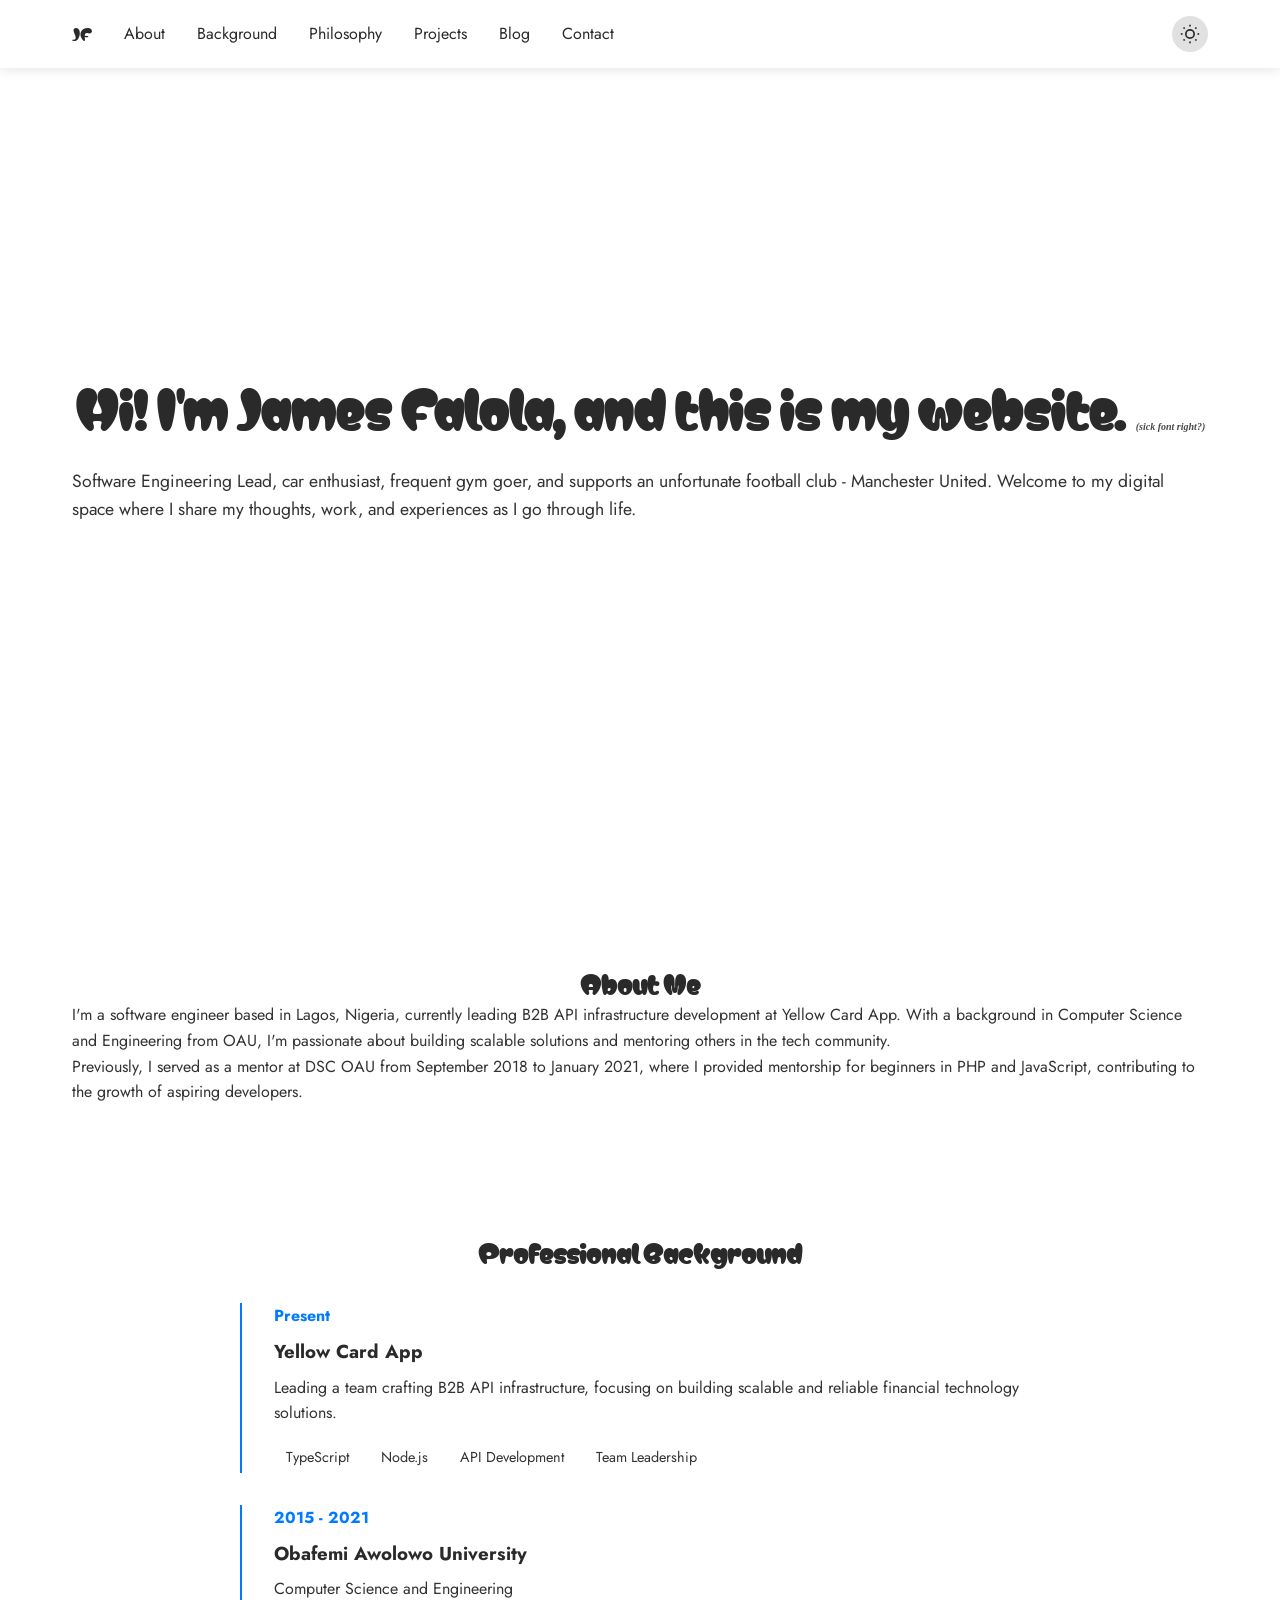
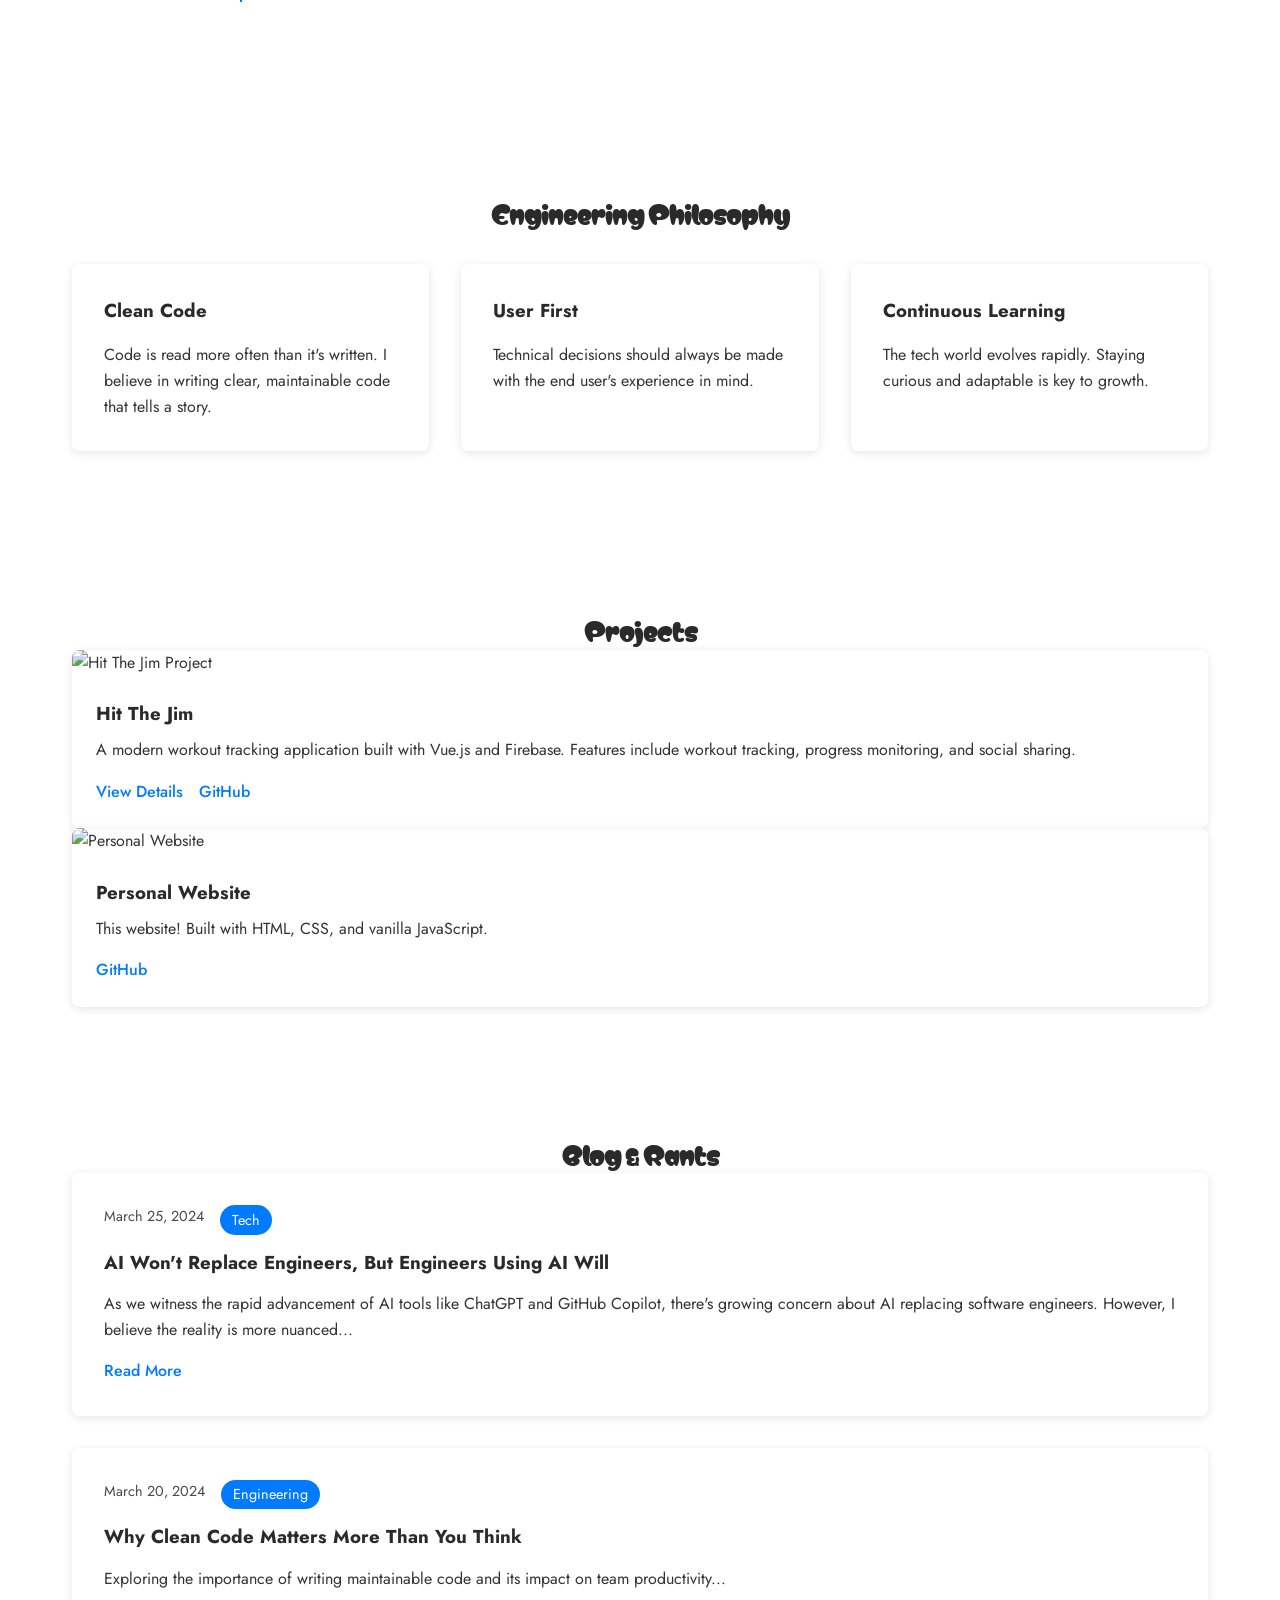
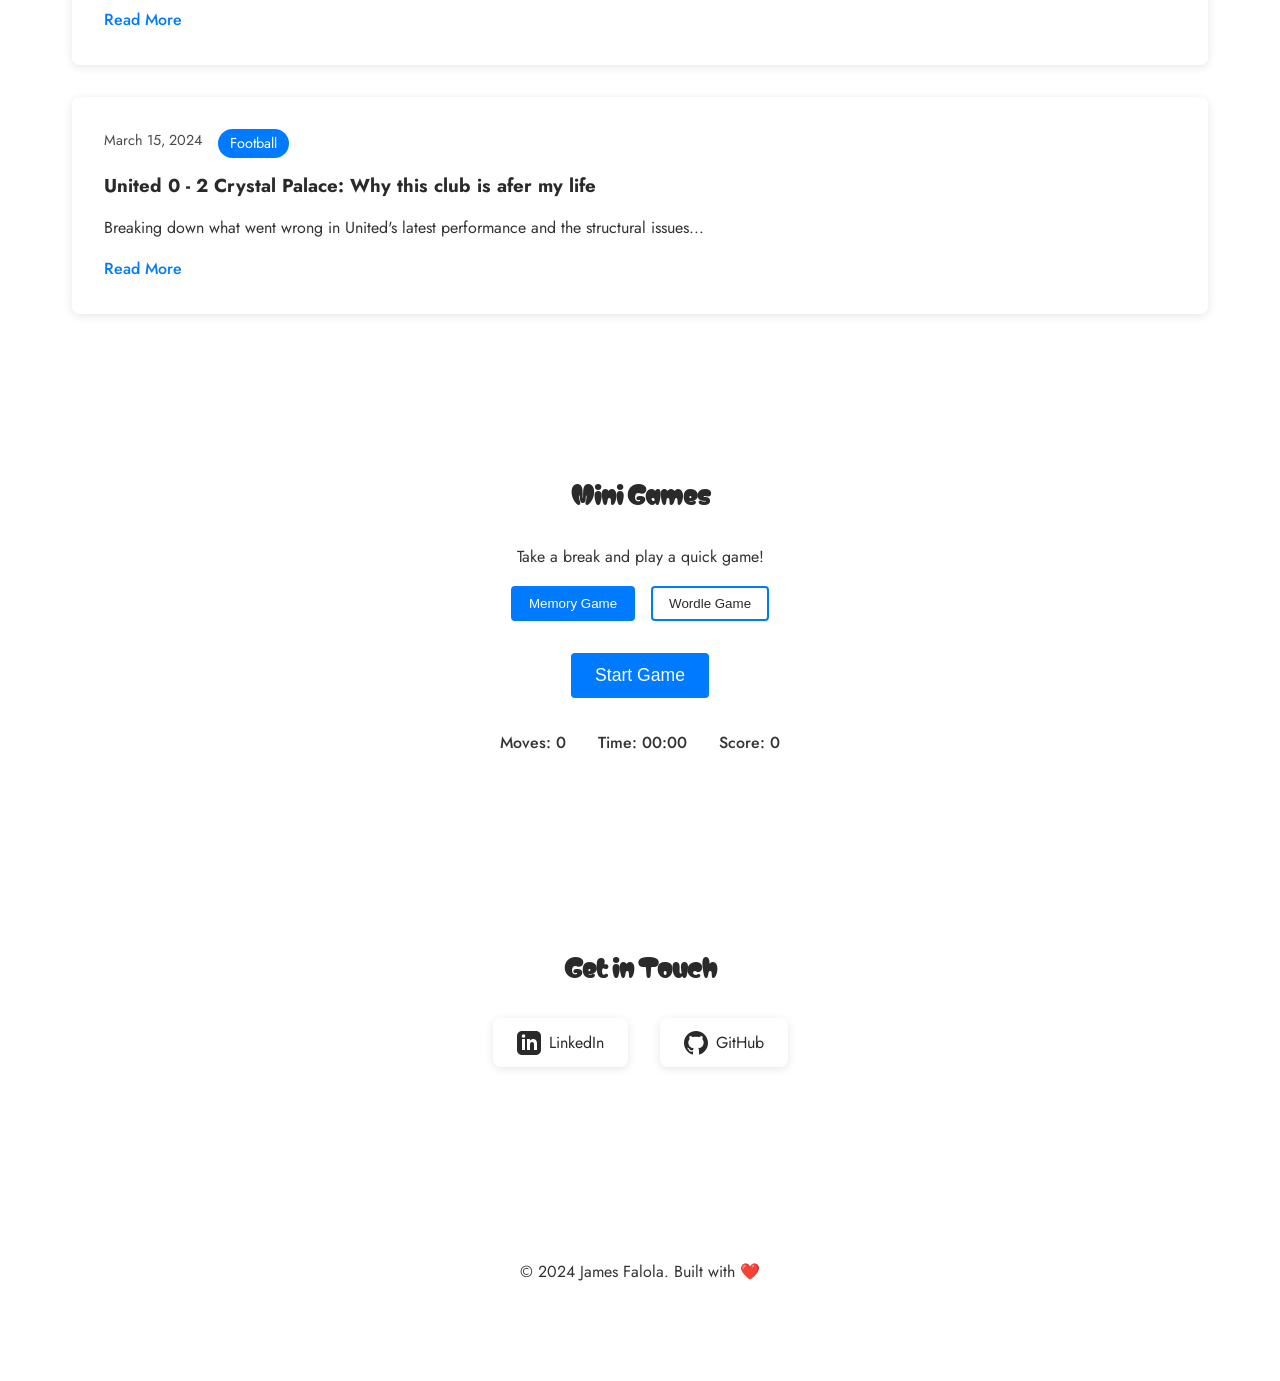
==== commit 19ac5230: "fix: improve wordle keyboard visibility and add splash screen - Add splash screen with bouncing logo" ====
--- a/index.html
+++ b/index.html
@@ -37,6 +37,12 @@
     <title>James Falola | Personal website</title>
   </head>
   <body>
+    <div class="splash-screen">
+      <div class="splash-content">
+        <img src="favicon_io/favicon-32x32.png" alt="JF Logo" class="splash-logo">
+      </div>
+    </div>
+
     <nav class="main-nav">
       <div class="nav-container">
         <div class="logo font-matemasie-regular">
@@ -400,6 +406,15 @@
         item.classList.add(index % 2 === 0 ? 'reveal-left' : 'reveal-right');
         observer.observe(item);
       });
+
+      document.addEventListener('DOMContentLoaded', () => {
+        setTimeout(() => {
+          document.querySelector('.splash-screen').classList.add('fade-out');
+          setTimeout(() => {
+            document.querySelector('.splash-screen').style.display = 'none';
+          }, 500);
+        }, 1500);
+      });
     </script>
     <script src="js/games.js"></script>
   </body>
--- a/style/index.css
+++ b/style/index.css
@@ -40,9 +40,10 @@
 }
 
 .container {
+  width: 100%;
   max-width: 1200px;
   margin: 0 auto;
-  padding: 0 2rem;
+  padding: 4rem 2rem;
 }
 
 .container h2 {
@@ -112,8 +113,10 @@
   display: flex;
   flex-direction: column;
   justify-content: center;
-  padding-top: 80px; /* Account for fixed nav height */
+  padding: 5rem 2rem;
   box-sizing: border-box;
+  max-width: 1200px; /* Match container max-width */
+  margin: 0 auto; /* Center the hero section */
 }
 
 .header-text {
@@ -197,8 +200,7 @@
   }
 
   #hero {
-    min-height: 100vh;
-    padding-top: 60px; /* Smaller padding for mobile */
+    padding: 3rem 1rem;
   }
 
   .header-text h2 {
@@ -231,6 +233,10 @@
   /* Contact Section */
   .contact-info {
     padding: 1rem;
+  }
+
+  .container {
+    padding: 3rem 1rem;
   }
 }
 
@@ -301,8 +307,9 @@
 /* Update dark mode section styles */
 [data-theme="dark"] section {
   background: var(--card-bg);
-  margin: 1rem 0;
+  margin: 1rem auto;
   border-radius: 8px;
+  width: 100%;
 }
 
 [data-theme="dark"] .main-nav {
@@ -311,7 +318,9 @@
 
 [data-theme="dark"] #hero {
   background: none;
-  margin: 0;
+  margin: 0 auto;
+  max-width: 1200px; /* Match container max-width */
+  padding: 5rem 2rem; /* Match container padding */
 }
 
 /* Theme toggle button */
@@ -559,6 +568,18 @@
     width: 100%;
     max-width: 300px;
     justify-content: center;
+  }
+
+  [data-theme="dark"] section {
+    margin: 0.5rem;
+  }
+
+  [data-theme="dark"] #hero {
+    padding: 3rem 1rem; /* Match mobile container padding */
+  }
+
+  .container {
+    padding: 3rem 1rem;
   }
 }
 
@@ -875,12 +896,30 @@
   min-width: 4rem;
 }
 
-/* Update the color states to ensure visibility */
+/* Update the color states for better visibility */
+.key.correct {
+  background: #6aaa64;
+  border-color: #6aaa64;
+  color: white;
+}
+
+.key.present {
+  background: #c9b458;
+  border-color: #c9b458;
+  color: white;
+}
+
+.key.wrong {
+  background: #787c7e; /* Changed from shadow-color for better visibility */
+  border-color: #787c7e;
+  color: white;
+}
+
+/* Remove the general override that was causing the issue */
 .key.correct,
 .key.present,
 .key.wrong {
   border: none;
-  color: white;
 }
 
 /* Mobile adjustments */
@@ -913,3 +952,59 @@
     gap: 2px;
   }
 }
+
+/* Add responsive adjustments */
+@media (min-width: 1400px) {
+  .container {
+    max-width: 1400px;
+  }
+}
+
+/* Add container width consistency */
+@media (min-width: 1400px) {
+  [data-theme="dark"] section {
+    max-width: 1400px;
+  }
+}
+
+@media (max-width: 768px) {
+  [data-theme="dark"] section {
+    margin: 1rem;
+  }
+}
+
+/* Splash Screen Styles */
+.splash-screen {
+  position: fixed;
+  top: 0;
+  left: 0;
+  width: 100%;
+  height: 100%;
+  background: var(--background-color);
+  display: flex;
+  justify-content: center;
+  align-items: center;
+  z-index: 9999;
+  transition: opacity 0.5s ease;
+}
+
+.splash-screen.fade-out {
+  opacity: 0;
+}
+
+.splash-content {
+  text-align: center;
+}
+
+.splash-logo {
+  animation: bounce 1s infinite;
+}
+
+@keyframes bounce {
+  0%, 100% {
+    transform: translateY(0);
+  }
+  50% {
+    transform: translateY(-20px);
+  }
+}
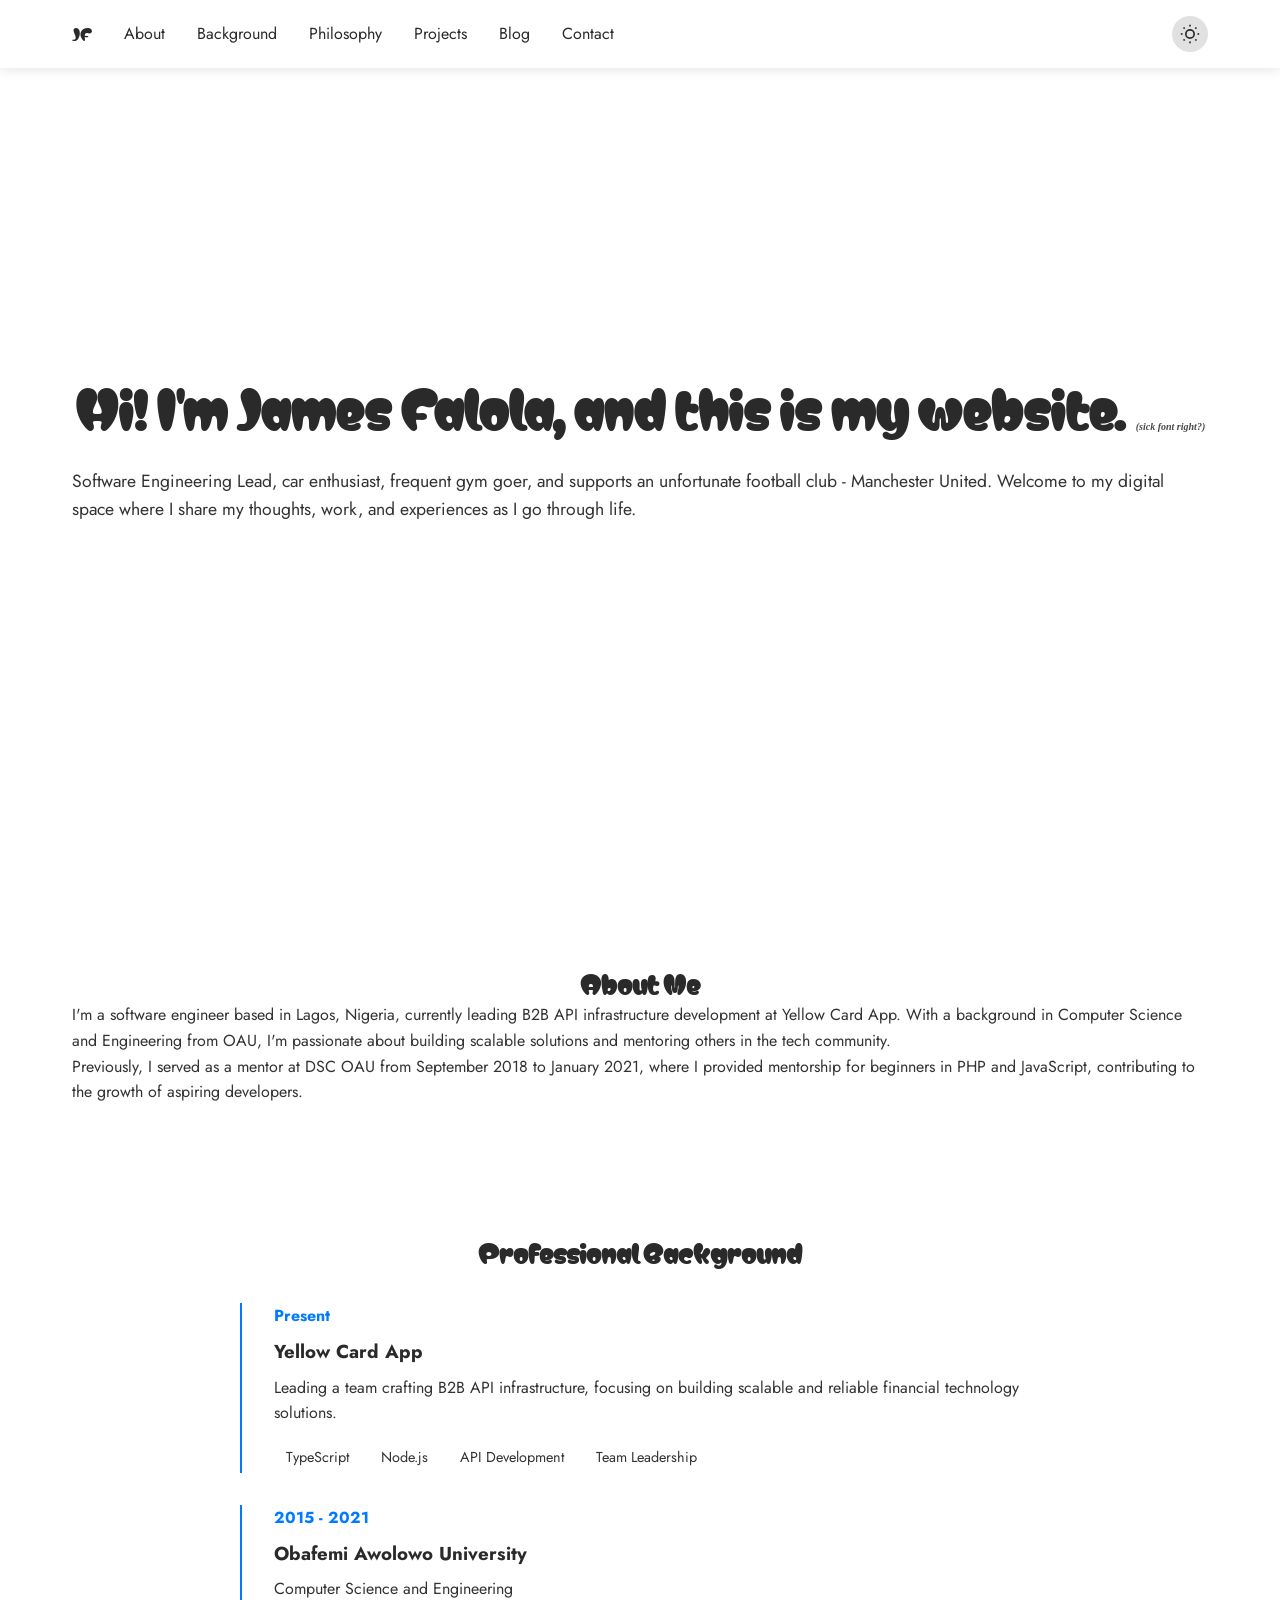
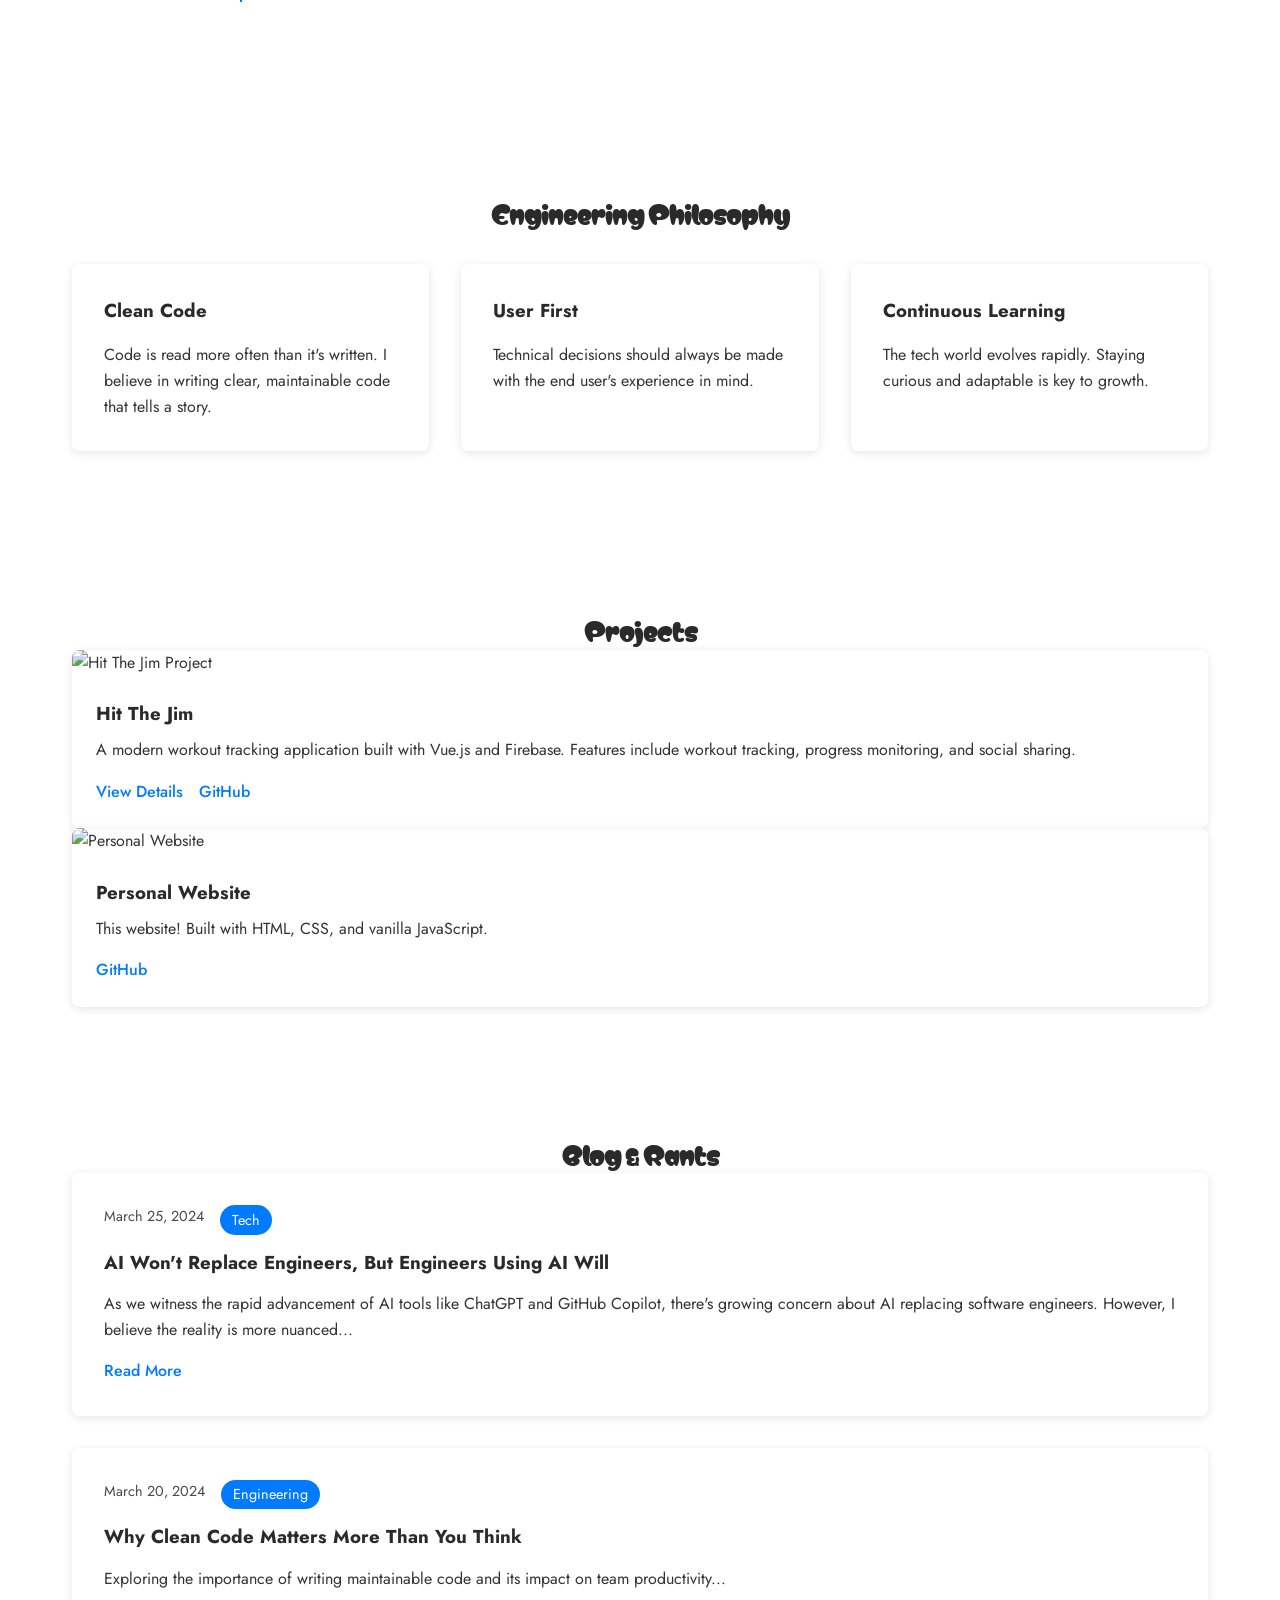
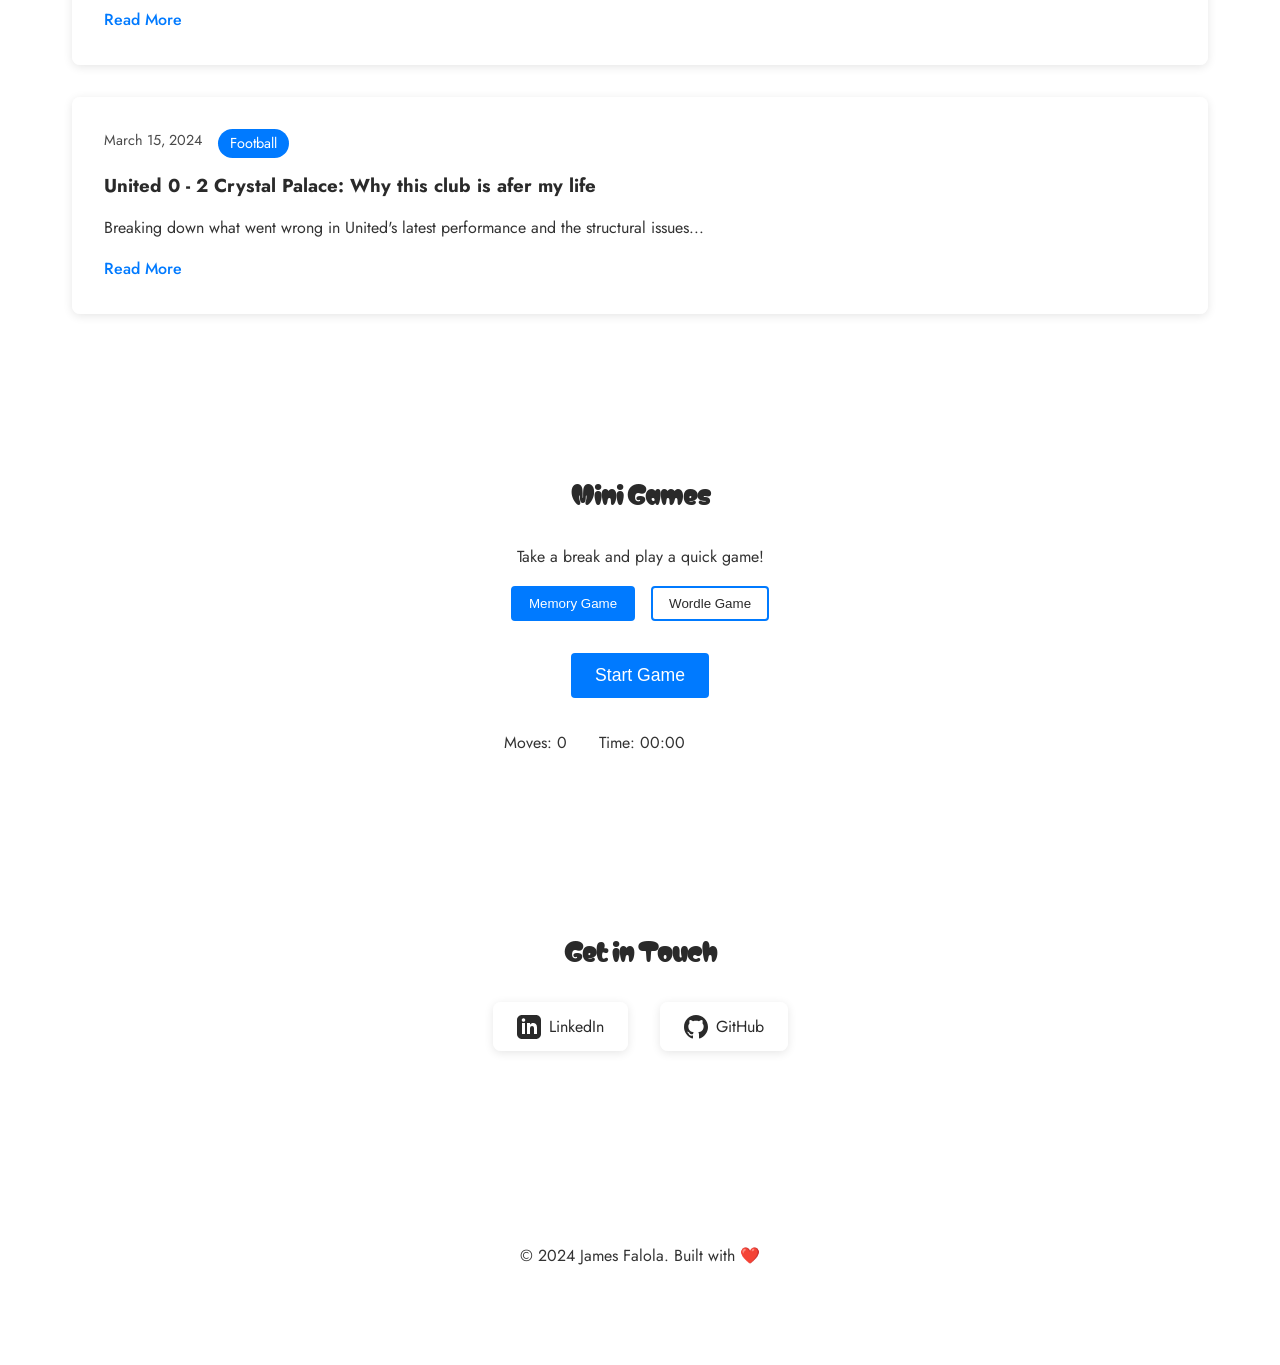
==== commit 06cb611b: "feat: improve game UI and word organization - Move category selector to wordle game section for bett" ====
--- a/index.html
+++ b/index.html
@@ -268,6 +268,11 @@
               </div>
             </div>
             <div class="wordle-game">
+              <div class="category-selector">
+                <button class="category-btn active" data-category="tech">Tech</button>
+                <button class="category-btn" data-category="football">Football</button>
+                <button class="category-btn" data-category="movies">Movies</button>
+              </div>
               <div class="wordle-board"></div>
               <div class="wordle-keyboard"></div>
             </div>
--- a/style/index.css
+++ b/style/index.css
@@ -677,7 +677,7 @@
 
 .game-intro {
   text-align: center;
-  margin-bottom: 2rem;
+  margin-bottom: 1rem;
 }
 
 .game-button {
@@ -701,7 +701,15 @@
   justify-content: center;
   gap: 2rem;
   margin-top: 1rem;
-  font-weight: 500;
+}
+
+.game-stats > span {
+  transition: opacity 0.3s ease;
+}
+
+.game-stats > span.hidden {
+  opacity: 0;
+  pointer-events: none;
 }
 
 .cards-grid {
@@ -1008,3 +1016,44 @@
     transform: translateY(-20px);
   }
 }
+
+/* Add category selector styles */
+.category-selector {
+  display: none; /* Hidden by default */
+  justify-content: center;
+  gap: 1rem;
+  margin: 1rem 0;
+}
+
+.wordle-game.active .category-selector {
+  display: flex; /* Show only when wordle game is active */
+}
+
+.category-btn {
+  background: var(--card-bg);
+  color: var(--primary-color);
+  border: 2px solid var(--accent-color);
+  padding: 0.5rem 1rem;
+  border-radius: 4px;
+  cursor: pointer;
+  transition: all 0.3s ease;
+  font-size: 0.9rem;
+}
+
+.category-btn.active {
+  background: var(--accent-color);
+  color: white;
+}
+
+/* Mobile adjustments */
+@media (max-width: 768px) {
+  .category-selector {
+    flex-wrap: wrap;
+    gap: 0.5rem;
+  }
+  
+  .category-btn {
+    padding: 0.4rem 0.8rem;
+    font-size: 0.8rem;
+  }
+}
